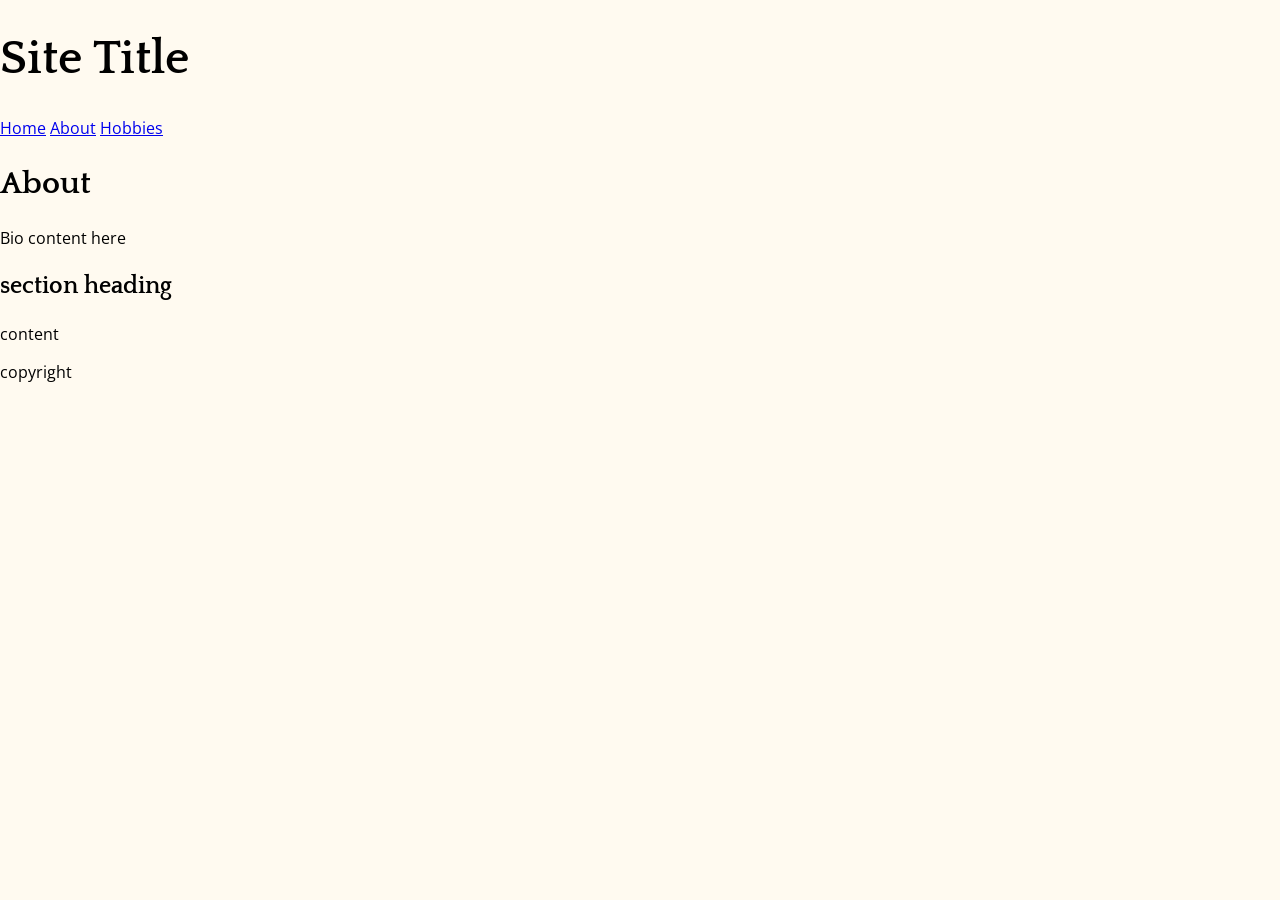
==== about.html @ 9d58e24a "pushing skeleton for bioSite, 3html & 1 css files" ====
<!--
    Eric Sengvanhpheng
    September 11, 2026
    CSD 340 Module 6.3

    bioSite about HTML
-->

<!DOCTYPE html>
<html lang="en">
<head>
    <meta charset="UTF-8">

    <title>About</title>

    <!-- Google fonts -->
    <link rel="preconnect" href="https://fonts.googleapis.com">
    <link rel="preconnect" href="https://fonts.gstatic.com" crossorigin>
    <link href="https://fonts.googleapis.com/css2?family=Open+Sans:ital,wght@0,300..800;1,300..800&family=Quattrocento:wght@400;700&display=swap" rel="stylesheet">

    <!-- site css -->
    <link rel="stylesheet" href="style.css">

</head>

<body>
<header>
    <h1>Site Title</h1>

    <nav>
        <a href="index.html">Home</a>
        <a href="about.html">About</a>
        <a href="hobbies.html">Hobbies</a>
    </nav>
</header>

<main>
    <h2>About</h2>
    <p>Bio content here</p>

    <div>
        <h3>section heading</h3>
        <p>content</p>
    </div>
</main>

<footer>
    <p>copyright</p>
</footer>

</body>
</html>
---- style.css ----
/*
    Eric Sengvanhpheng
    September 11, 2026
    CSD 340 Module 6.3

    bioSite css styling
*/

/* main page */
body {
    margin: 0;
    background-color: floralwhite;
    color: black;
    font-family: "Open Sans", sans-serif;
    font-size: 16px;
}

h1,
h2,
h3 {
    font-family: "Quattrocento", serif;
    font-weight: bold;
}

h1 {
    font-size: 48px;
}

h2 {
    font-size: 32px;
}

h3 {
    font-size: 24px;
}
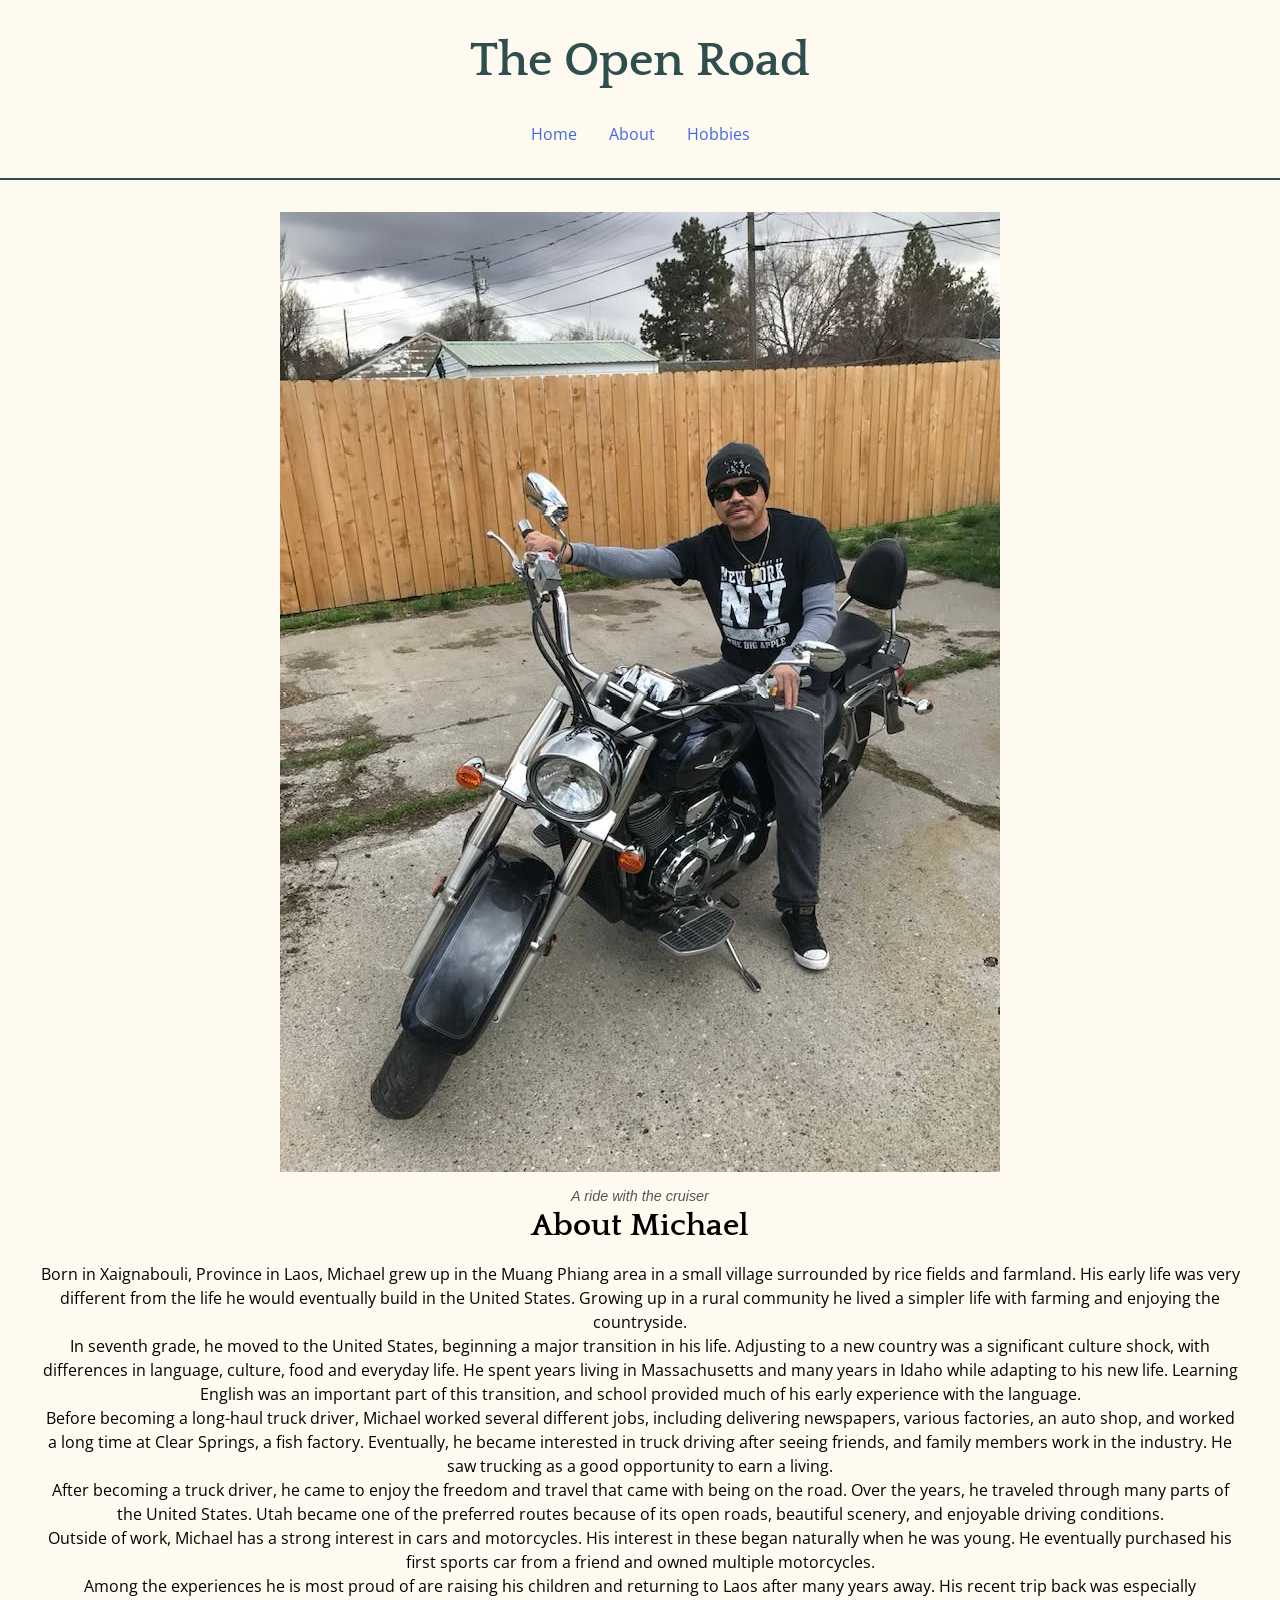
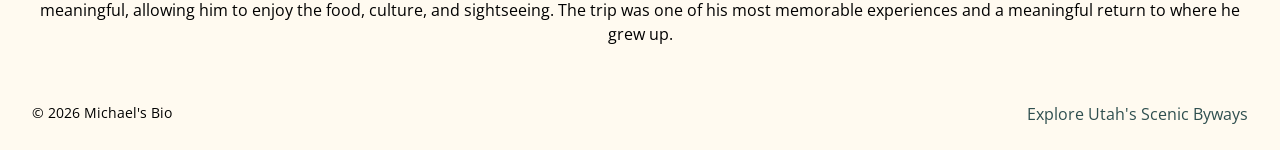
==== commit a522ed33: "push all updated html and css files" ====
--- a/about.html
+++ b/about.html
@@ -24,8 +24,9 @@
 </head>
 
 <body>
+<!-- shared header organism -->
 <header>
-    <h1>Site Title</h1>
+    <h1>The Open Road</h1>
 
     <nav>
         <a href="index.html">Home</a>
@@ -33,19 +34,64 @@
         <a href="hobbies.html">Hobbies</a>
     </nav>
 </header>
+<!-- main content -->
+<main>
+    <!-- top image with caption -->
+    <figure>
+        <img src="img/bike_2.jpg" alt="Michael on his motorcycle">
+        <figcaption>A ride with the cruiser</figcaption>
+    </figure>
+    <!-- name heading -->
+    <h2>About Michael</h2>
+    <p> Born in Xaignabouli, Province in Laos, Michael grew up in the Muang Phiang area in a small
+        village surrounded by rice fields and farmland. His early life was very different from the life
+        he would eventually build in the United States. Growing up in a rural community he lived a
+        simpler life with farming and enjoying the countryside.
+    </p>
 
-<main>
-    <h2>About</h2>
-    <p>Bio content here</p>
+    <p>
+        In seventh grade, he moved to the United States, beginning a major transition in his life.
+        Adjusting to a new country was a significant culture shock, with differences in language,
+        culture, food and everyday life. He spent years living in Massachusetts and many years in
+        Idaho while adapting to his new life. Learning English was an important part of this
+        transition, and school provided much of his early experience with the language.
+    <p/>
 
-    <div>
-        <h3>section heading</h3>
-        <p>content</p>
-    </div>
+    <p>
+        Before becoming a long-haul truck driver, Michael worked several different jobs, including
+        delivering newspapers, various factories, an auto shop, and worked a long time at Clear
+        Springs, a fish factory. Eventually, he became interested in truck driving after seeing
+        friends, and family members work in the industry. He saw trucking as a good opportunity to
+        earn a living.
+    </p>
+
+    <p>
+        After becoming a truck driver, he came to enjoy the freedom and travel that came with
+        being on the road. Over the years, he traveled through many parts of the United States.
+        Utah became one of the preferred routes because of its open roads, beautiful scenery, and
+        enjoyable driving conditions.
+    </p>
+
+    <p>
+        Outside of work, Michael has a strong interest in cars and motorcycles. His interest in
+        these began naturally when he was young. He eventually purchased his first sports car
+        from a friend and owned multiple motorcycles.
+    </p>
+
+    <p>
+        Among the experiences he is most proud of are raising his children and returning to Laos
+        after many years away. His recent trip back was especially meaningful, allowing him to
+        enjoy the food, culture, and sightseeing. The trip was one of his most memorable
+        experiences and a meaningful return to where he grew up.
+    </p>
+
 </main>
 
+<!-- shared footer organism -->
 <footer>
-    <p>copyright</p>
+    <p>&copy; 2026 Michael's Bio</p>
+    <!-- anchor tag, open link in new tab with security guards -->
+    <a href="https://www.visitutah.com/" target="_blank" rel="noopener noreferrer">Explore Utah's Scenic Byways</a>
 </footer>
 
 </body>
--- a/style.css
+++ b/style.css
@@ -6,20 +6,75 @@
     bioSite css styling
 */
 
-/* main page */
+/* global / reset styles */
+* {
+    box-sizing: border-box;
+    margin: 0;
+    padding: 0;
+}
+
+/* global defaults */
 body {
     margin: 0;
     background-color: floralwhite;
     color: black;
     font-family: "Open Sans", sans-serif;
     font-size: 16px;
+    font-weight: 400;
+    line-height: 1.5;   /* space between lines of text */
+    display: flex;  /* turns element into flexbox container */
+    flex-direction: column; /* stacks 3 main pieces vertically */
+    min-height: 100vh;  /* forces page to stretch until fills height of screen */
 }
 
-h1,
-h2,
-h3 {
+/* global for images */
+img {
+    max-width: 100%;    /* never grow larger than box it's sitting in */
+    height: auto;   /* keep original proportions of image, so doesn't look stretched/ squish */
+}
+
+.hero {
+    width: 100%;
+    margin: 0 auto 3rem auto; /* centers box, gives room below */
+}
+
+.hero img {
+    width: 100%;
+    box-shadow: 0 10px 30px rgba(0, 0, 0, 0.05); /* adds floating shadow */
+}
+
+.hero figure {
+    margin-bottom: 1.5rem;
+}
+
+.hero p {
+    line-height: 1.6;
+    max-width: 700px;
+    margin: 0 auto;
+}
+
+figcaption {
+    font-size: 0.9rem;
+    font-style: italic;
+    color: #555555;
+    margin-top: 0.5rem;
+}
+
+main {
+    flex: 1;
+    max-width: 1200px;
+    width: 95%;
+    margin: 2rem auto; /* add space above and below <main> */
+    text-align: center;
+}
+
+
+/* typography */
+h1, h2, h3 {
     font-family: "Quattrocento", serif;
-    font-weight: bold;
+    font-weight: 700;   /* use numbers since google fonts specified */
+    line-height: 1.2;
+    margin-bottom: 1rem;
 }
 
 h1 {
@@ -34,3 +89,80 @@
     font-size: 24px;
 }
 
+/* shared header organism */
+header {
+    background-color: floralwhite;
+    text-align: center;
+    border-bottom: 2px solid darkslategray;
+    padding: 2rem 0;
+}
+
+header h1 {
+    color: darkslategray;
+    margin-bottom: 2rem;
+}
+
+header nav {
+    display: flex;
+    justify-content: center;    /* pushes whole row to middle of bar */
+    gap: 2rem;    /* auto adds even spacing between each link */
+}
+
+header nav a:hover {
+    text-decoration: underline;
+}
+
+/* link accent */
+a {
+    font-family: 'Open Sans', sans-serif;
+    font-size: 16px;
+    color: #4169e1; /* RoyalBlue */
+    text-decoration: none;
+    transition: color 0.2s ease;
+}
+
+/* link hover */
+a:hover {
+    color: #483d8b; /* DarkSlateBlue */
+    text-decoration: underline;
+}
+
+/* 3-card grid (home and hobbies pages) */
+.card-grid {
+    display: grid;
+    grid-template-columns: repeat(2, 1fr); /* gives each card a size range */
+    gap: 2rem;
+    margin-top: 2rem;
+}
+/* finds first figure makes it span 2 columns */
+.card-grid figure:first-child {
+    grid-column: span 2;
+}
+
+.card-grid figure {
+    display: flex;
+    flex-direction: column;
+    justify-content: flex-start;
+}
+
+.card-grid img {
+    width: 100%;
+}
+
+footer {
+    display: flex;
+    justify-content: space-between;
+    align-items: center;
+    padding: 1.5rem 2rem;
+    font-size: 0.85rem;
+}
+
+footer a {
+    color: darkslategray;
+    text-decoration: none;
+    transition: color 0.2s ease, text-decoration 0.2s ease;
+}
+
+footer a:hover {
+    text-decoration: underline;
+}
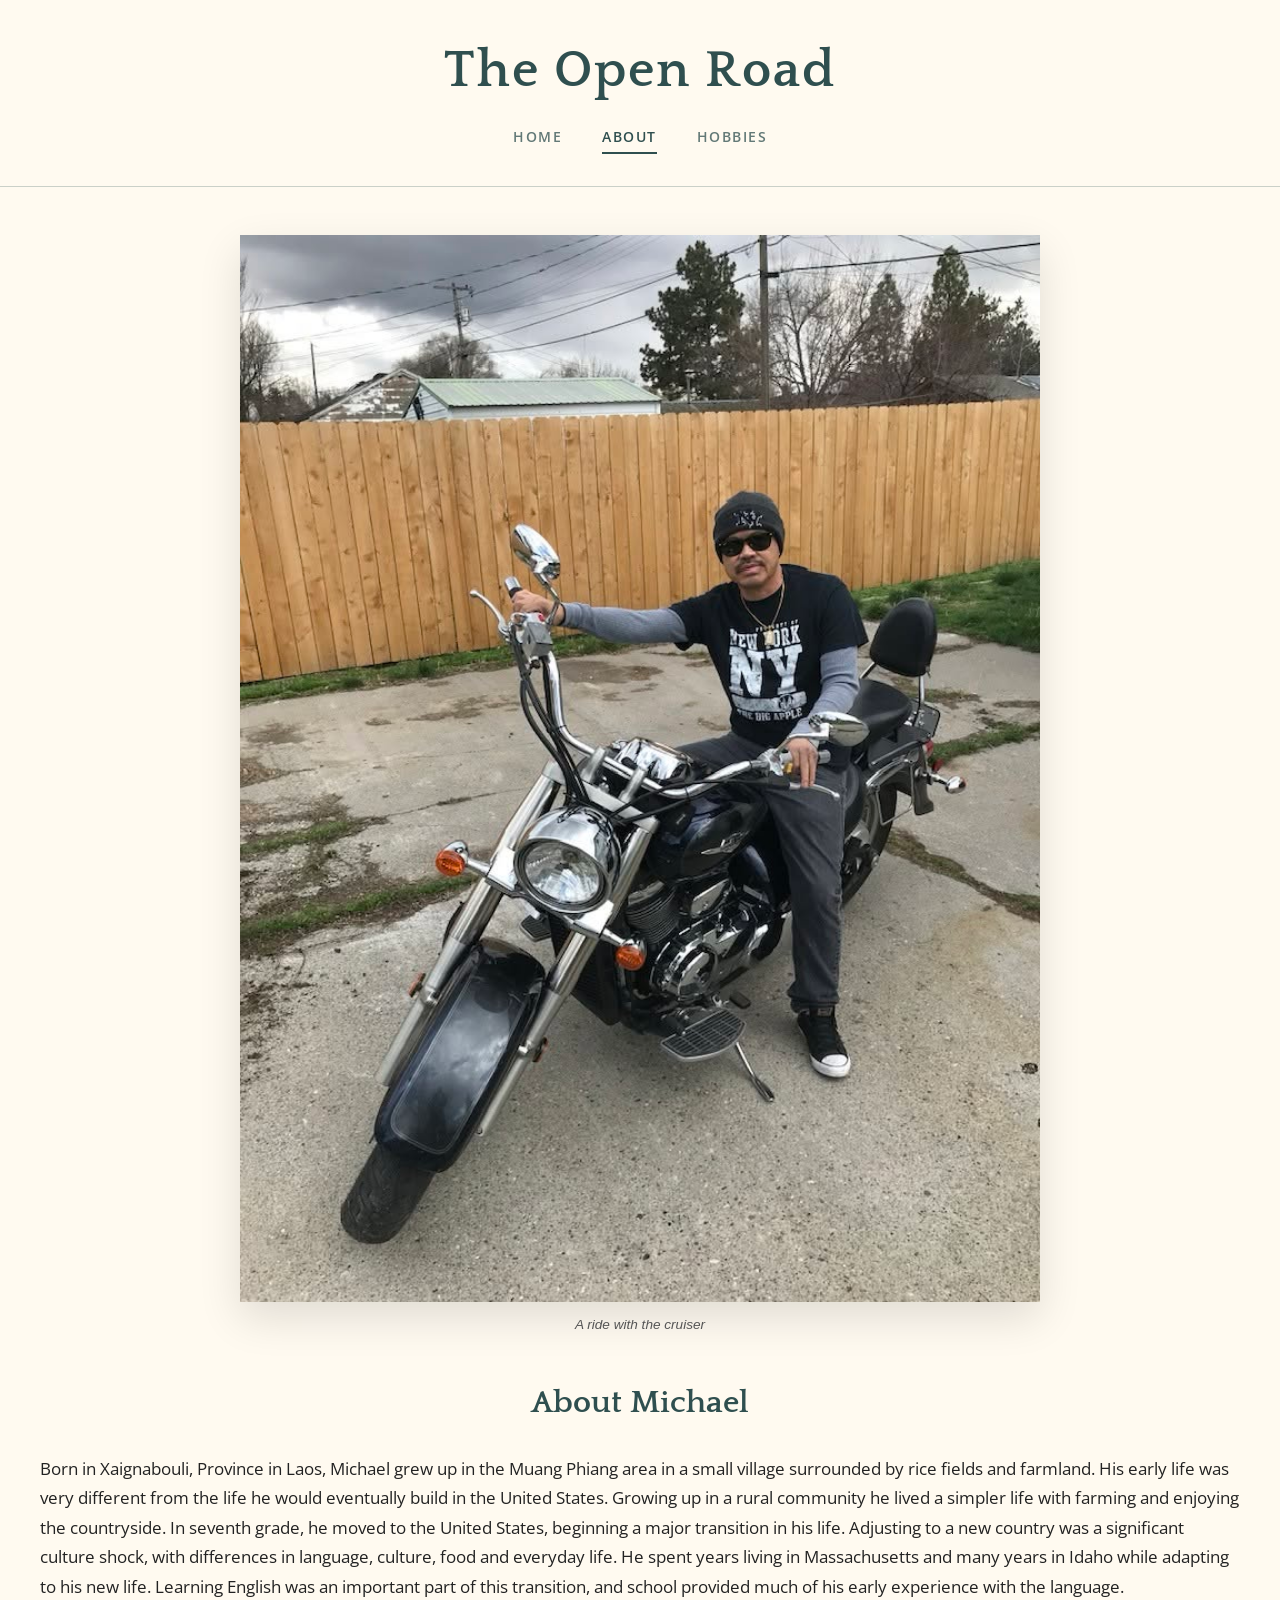
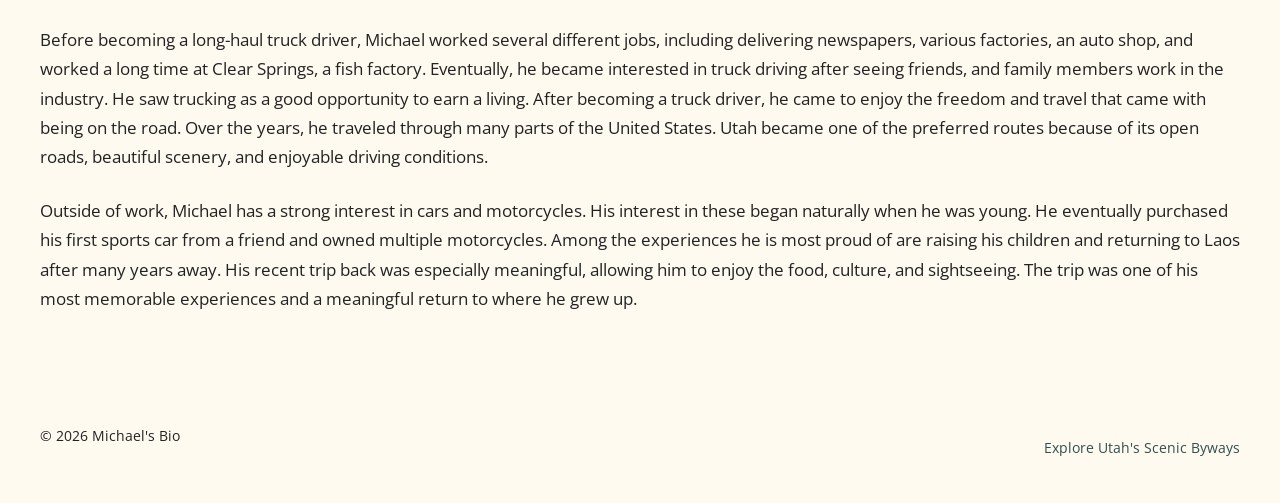
==== commit 8a4f7005: "pushing updated bioSite files" ====
--- a/about.html
+++ b/about.html
@@ -30,61 +30,58 @@
 
     <nav>
         <a href="index.html">Home</a>
-        <a href="about.html">About</a>
+        <a href="about.html" class="current">About</a>
         <a href="hobbies.html">Hobbies</a>
     </nav>
 </header>
 <!-- main content -->
 <main>
-    <!-- top image with caption -->
-    <figure>
-        <img src="img/bike_2.jpg" alt="Michael on his motorcycle">
-        <figcaption>A ride with the cruiser</figcaption>
-    </figure>
-    <!-- name heading -->
-    <h2>About Michael</h2>
-    <p> Born in Xaignabouli, Province in Laos, Michael grew up in the Muang Phiang area in a small
+    <article class="about-content">
+        <!-- top image with caption -->
+        <figure>
+            <img src="img/bike_2.jpg" alt="Michael on his motorcycle">
+            <figcaption>A ride with the cruiser</figcaption>
+        </figure>
+        <!-- name heading -->
+        <h2>About Michael</h2>
+
+        <p>
+        Born in Xaignabouli, Province in Laos, Michael grew up in the Muang Phiang area in a small
         village surrounded by rice fields and farmland. His early life was very different from the life
         he would eventually build in the United States. Growing up in a rural community he lived a
         simpler life with farming and enjoying the countryside.
-    </p>
 
-    <p>
         In seventh grade, he moved to the United States, beginning a major transition in his life.
         Adjusting to a new country was a significant culture shock, with differences in language,
         culture, food and everyday life. He spent years living in Massachusetts and many years in
         Idaho while adapting to his new life. Learning English was an important part of this
         transition, and school provided much of his early experience with the language.
-    <p/>
+        </p>
 
-    <p>
+        <p>
         Before becoming a long-haul truck driver, Michael worked several different jobs, including
         delivering newspapers, various factories, an auto shop, and worked a long time at Clear
         Springs, a fish factory. Eventually, he became interested in truck driving after seeing
         friends, and family members work in the industry. He saw trucking as a good opportunity to
         earn a living.
-    </p>
 
-    <p>
         After becoming a truck driver, he came to enjoy the freedom and travel that came with
         being on the road. Over the years, he traveled through many parts of the United States.
         Utah became one of the preferred routes because of its open roads, beautiful scenery, and
         enjoyable driving conditions.
-    </p>
+        </p>
 
-    <p>
+        <p>
         Outside of work, Michael has a strong interest in cars and motorcycles. His interest in
         these began naturally when he was young. He eventually purchased his first sports car
         from a friend and owned multiple motorcycles.
-    </p>
 
-    <p>
         Among the experiences he is most proud of are raising his children and returning to Laos
         after many years away. His recent trip back was especially meaningful, allowing him to
         enjoy the food, culture, and sightseeing. The trip was one of his most memorable
         experiences and a meaningful return to where he grew up.
-    </p>
-
+        </p>
+    </article>
 </main>
 
 <!-- shared footer organism -->
--- a/style.css
+++ b/style.css
@@ -3,7 +3,7 @@
     September 11, 2026
     CSD 340 Module 6.3
 
-    bioSite css styling
+    bioSite css styling - shared stylesheet
 */
 
 /* global / reset styles */
@@ -17,11 +17,11 @@
 body {
     margin: 0;
     background-color: floralwhite;
-    color: black;
+    color: #111111;
     font-family: "Open Sans", sans-serif;
     font-size: 16px;
     font-weight: 400;
-    line-height: 1.5;   /* space between lines of text */
+    line-height: 1.6;   /* space between lines of text */
     display: flex;  /* turns element into flexbox container */
     flex-direction: column; /* stacks 3 main pieces vertically */
     min-height: 100vh;  /* forces page to stretch until fills height of screen */
@@ -31,16 +31,18 @@
 img {
     max-width: 100%;    /* never grow larger than box it's sitting in */
     height: auto;   /* keep original proportions of image, so doesn't look stretched/ squish */
-}
-
+    display: block;
+}
+
+/* --- hero section --- */
 .hero {
     width: 100%;
-    margin: 0 auto 3rem auto; /* centers box, gives room below */
+    margin-bottom: 4rem;
 }
 
 .hero img {
     width: 100%;
-    box-shadow: 0 10px 30px rgba(0, 0, 0, 0.05); /* adds floating shadow */
+    box-shadow: 0 16px 40px rgba(0, 0, 0, 0.12); /* adds floating shadow */
 }
 
 .hero figure {
@@ -51,71 +53,95 @@
     line-height: 1.6;
     max-width: 700px;
     margin: 0 auto;
-}
-
+    text-align: left;
+}
+/* captions */
 figcaption {
-    font-size: 0.9rem;
+    font-size: 0.85rem;
     font-style: italic;
     color: #555555;
-    margin-top: 0.5rem;
-}
-
+    margin-top: 0.75rem;
+}
+
+/* --- universal main boundary -- */
 main {
     flex: 1;
     max-width: 1200px;
     width: 95%;
-    margin: 2rem auto; /* add space above and below <main> */
-    text-align: center;
-}
-
+    margin: 3rem auto; /* add space above and below <main> */
+    text-align: center;
+}
+
+main p,
+.about-content p,
+.hobbies-grid figure p {
+    font-size: 1.05rem;
+    line-height: 1.75;
+    color: #222222;
+    text-align: left;
+}
 
 /* typography */
 h1, h2, h3 {
     font-family: "Quattrocento", serif;
     font-weight: 700;   /* use numbers since google fonts specified */
+    color: darkslategray;
     line-height: 1.2;
     margin-bottom: 1rem;
 }
 
-h1 {
-    font-size: 48px;
-}
-
-h2 {
-    font-size: 32px;
-}
-
-h3 {
-    font-size: 24px;
+h1 { font-size: 52px; }
+h2 { font-size: 32px; }
+h3 { font-size: 24px; }
+
+p {
+    line-height: 1.6;
+    color: #222222;
+    margin-bottom: 1.5rem;
 }
 
 /* shared header organism */
 header {
     background-color: floralwhite;
     text-align: center;
+    border-bottom: 1px solid rgba(47, 79, 79, 0.25) ;
+    padding: 2.5rem 1rem 2rem 1rem; /* slightly less padding on bottom links anchor to line */
+}
+
+header h1 {
+    margin-bottom: 1.5rem;
+    letter-spacing: 2px;
+}
+
+header nav {
+    display: flex;
+    justify-content: center;    /* pushes whole row to middle of bar */
+    gap: 2.5rem;    /* auto adds even spacing between each link */
+}
+
+/* header nav a ------ */
+header nav a {
+    font-size: 0.85rem;
+    font-weight: 600;
+    text-transform: uppercase;
+    color: darkslategray;
+    text-decoration: none;
+    letter-spacing: 1.5px;
+    opacity: 0.75; /* resting state is soft */
+    transition: opacity 0.2s ease, border-color 0.2s ease;
+    padding-bottom: 4px;
+    border-bottom: 2px solid transparent; /* placeholder for clean hover underline */
+}
+
+header nav a:hover,
+header nav a.current {
+    opacity: 1;
     border-bottom: 2px solid darkslategray;
-    padding: 2rem 0;
-}
-
-header h1 {
-    color: darkslategray;
-    margin-bottom: 2rem;
-}
-
-header nav {
-    display: flex;
-    justify-content: center;    /* pushes whole row to middle of bar */
-    gap: 2rem;    /* auto adds even spacing between each link */
-}
-
-header nav a:hover {
-    text-decoration: underline;
-}
-
-/* link accent */
+    text-decoration: none;
+}
+
+/* global link accent */
 a {
-    font-family: 'Open Sans', sans-serif;
-    font-size: 16px;
     color: #4169e1; /* RoyalBlue */
     text-decoration: none;
     transition: color 0.2s ease;
@@ -134,11 +160,19 @@
     gap: 2rem;
     margin-top: 2rem;
 }
-/* finds first figure makes it span 2 columns */
+/* finds first card figure, makes it span 2 columns */
 .card-grid figure:first-child {
     grid-column: span 2;
 }
 
+.card-grid figure:first-child img {
+    width: 100%;
+    aspect-ratio: 16 / 9;
+    object-fit: cover;
+    object-position: center 20%;
+    box-shadow: 0 8px 24px rgba(0, 0, 0, 0.1);
+}
+
 .card-grid figure {
     display: flex;
     flex-direction: column;
@@ -147,22 +181,120 @@
 
 .card-grid img {
     width: 100%;
-}
-
+    aspect-ratio: 4 / 3; /* create matching rectangle cards */
+    object-fit: cover;
+    box-shadow: 0 8px 24px rgba(0, 0, 0, 0.1);
+}
+
+.card-grid figure p {
+    margin-top: 1rem;
+    text-align: left;
+}
+
+/* --- featured route & banner --- */
+.highlight-banner {
+    margin-top: 4.5rem;
+    padding-top: 3rem; /* room inside before the text */
+    border-top: 1px solid rgba(47, 79, 79, 0.18) ; /* very faint, barely boundary */
+    text-align: center;
+}
+
+.highlight-banner h3 {
+    font-size: 22px;
+    letter-spacing: 0.5px;
+    margin-bottom: 0.5rem;
+}
+
+.highlight-banner p {
+    font-size: 0.95rem;
+    max-width: 600px;
+    margin: 0 auto 1.5rem auto;
+    text-align: center;
+    color: #222222;
+}
+
+.highlight-banner .banner-btn {
+    display: inline-block;
+    padding: 0.6rem 1.4rem;
+    background: darkslategray;
+    color: floralwhite;
+    font-weight: 600;
+    text-decoration: none;
+    letter-spacing: 0.5px;
+    transition: background-color 0.2s ease, transform 0.15s ease;
+}
+
+.highlight-banner .banner-btn:hover {
+    background-color: #1a2f2f;
+    transform: translateY(-2px);
+    text-decoration: none;
+}
+
+/* about page styling */
+.about-content {
+    width: 100%;
+}
+
+.about-content figure {
+    max-width: 800px;
+    margin: 0 auto 3rem auto; /* centers picture block and adds breathing room before h2 */
+    text-align: center; /* keeps just the caption center */
+}
+
+.about-content figure img {
+    width: 100%;
+    box-shadow: 0 16px 40px rgba(0, 0, 0, 0.12);
+}
+
+.about-content h2 {
+    text-align: center;
+    margin-bottom: 2rem;
+}
+
+/* --- hobbies page styling --- */
+.hobbies-grid {
+    display: flex;
+    flex-direction: column;
+    max-width: 800px;
+    gap: 3.5rem;
+    margin: 2.5rem auto 0;
+}
+
+.hobbies-grid figure {
+    display: flex;
+    flex-direction: column;
+    align-items: center;
+    width: 100%;
+}
+
+.hobbies-grid figure img {
+    max-width: 100%;
+    height: auto;
+    box-shadow: 0 16px 40px rgba(0, 0, 0, 0.12);
+}
+
+.hobbies-grid figure p {
+    margin-top: 0.75rem;
+    width: 100%;
+}
+/* --- shared footer organism --- */
 footer {
-    display: flex;
+    width: 100%;
+    display: flex;
+    max-width: 1200px;
+    margin: 0 auto;
     justify-content: space-between;
     align-items: center;
-    padding: 1.5rem 2rem;
+    padding: 2.5rem 0 2rem;
     font-size: 0.85rem;
 }
 
 footer a {
     color: darkslategray;
-    text-decoration: none;
-    transition: color 0.2s ease, text-decoration 0.2s ease;
+    transition: opacity 0.2s ease;
 }
 
 footer a:hover {
+    opacity: 0.7;
     text-decoration: underline;
 }
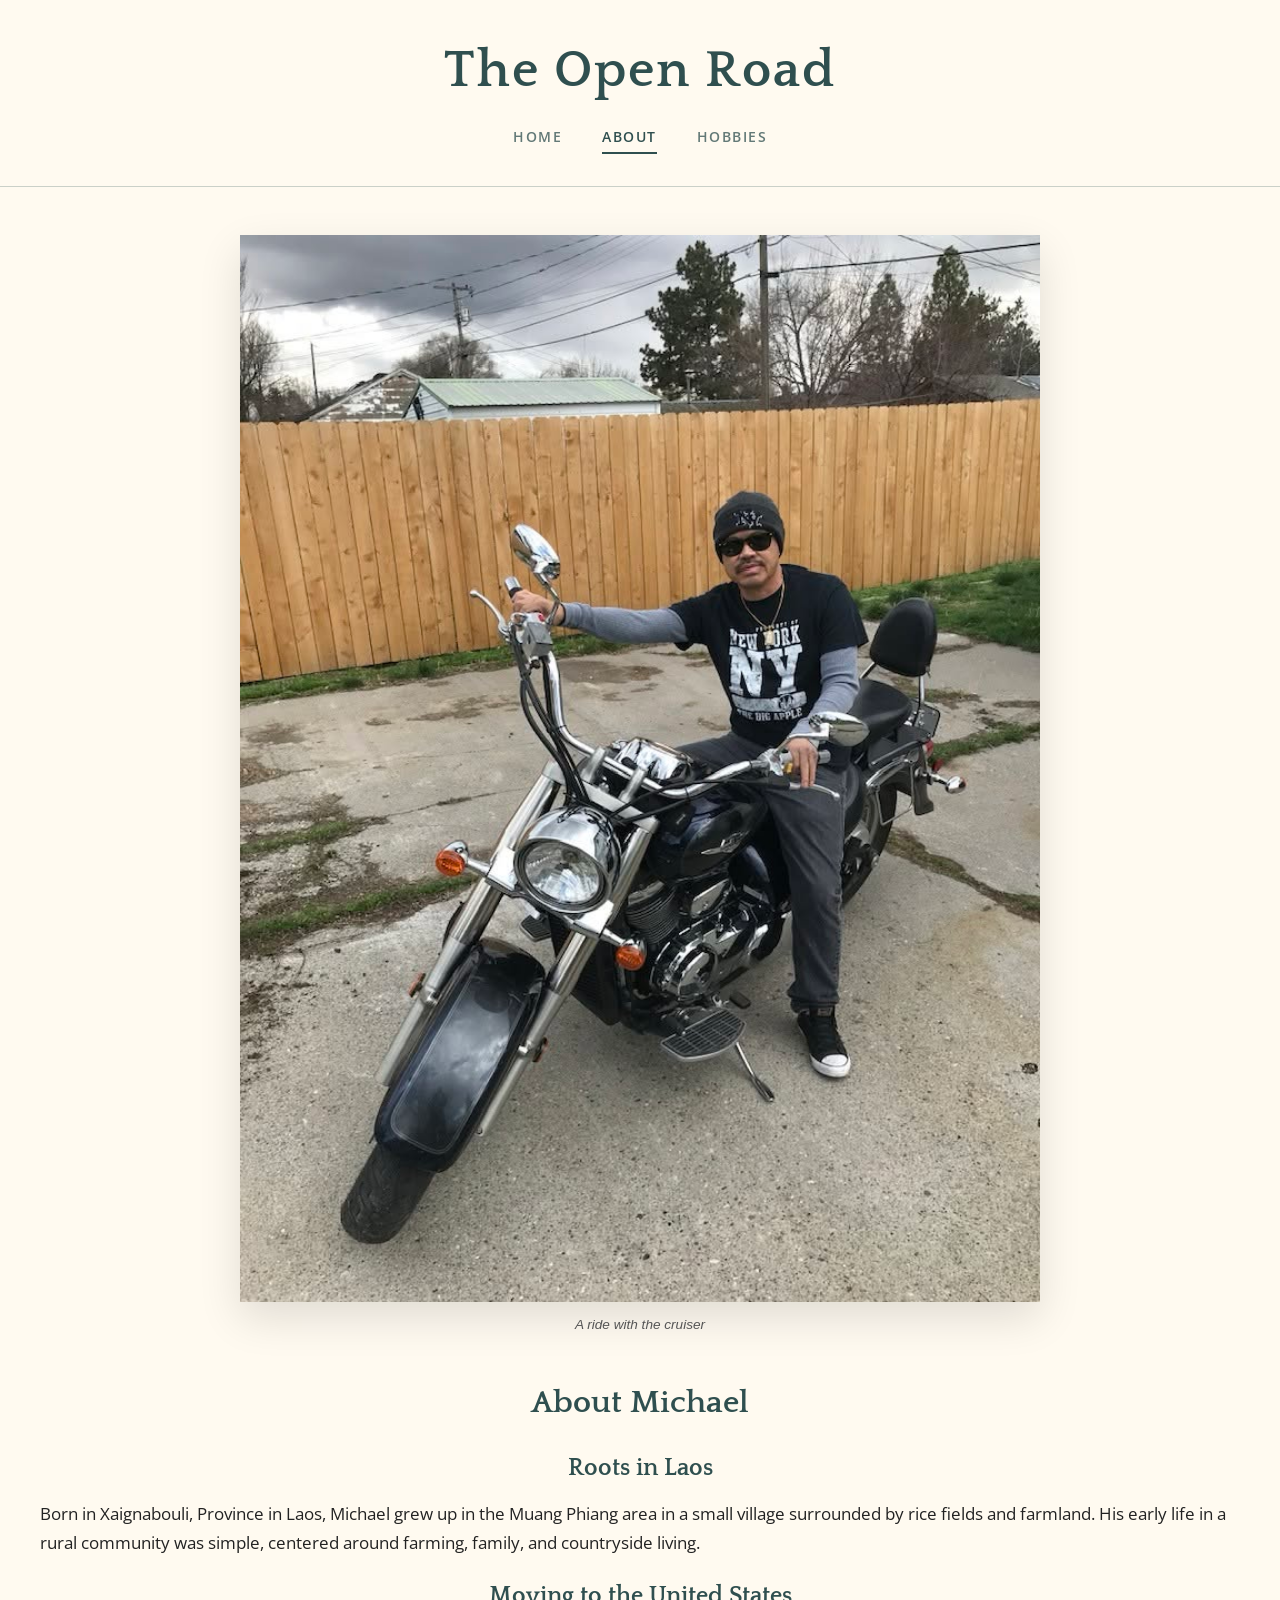
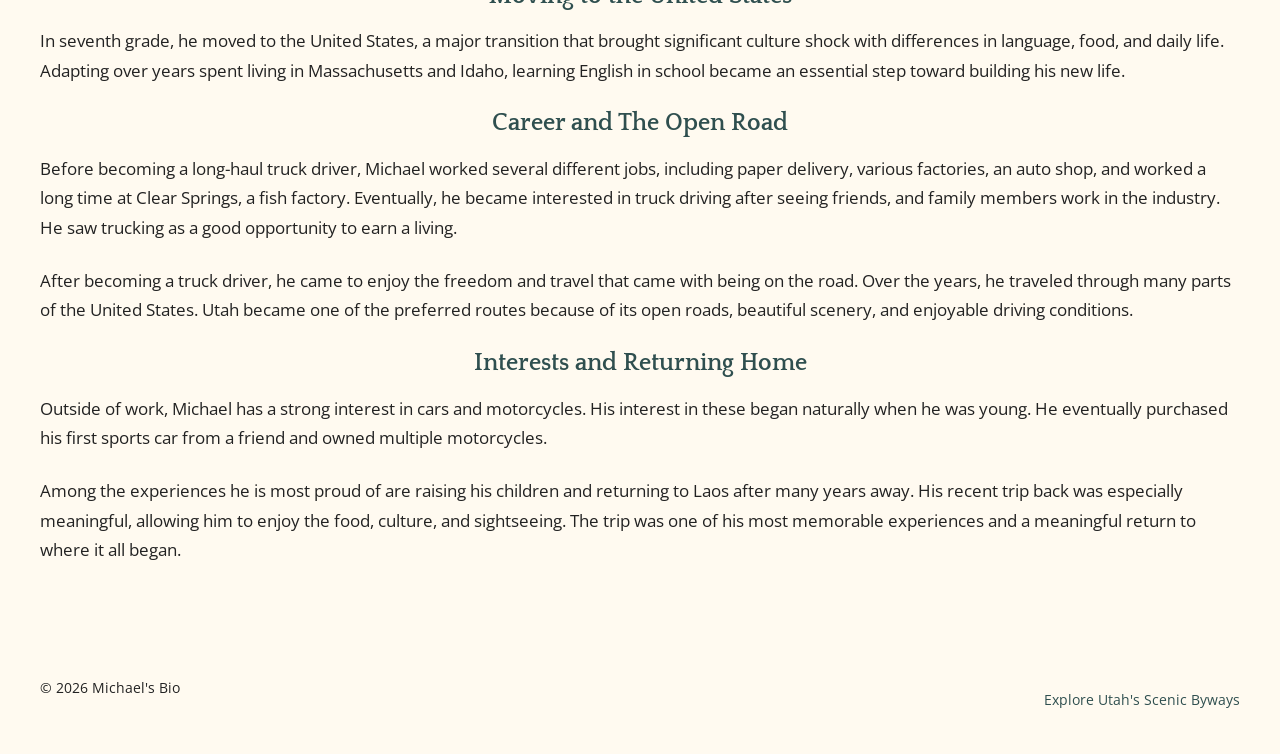
==== commit 92165ee4: "push small update to files" ====
--- a/about.html
+++ b/about.html
@@ -45,42 +45,56 @@
         <!-- name heading -->
         <h2>About Michael</h2>
 
-        <p>
-        Born in Xaignabouli, Province in Laos, Michael grew up in the Muang Phiang area in a small
-        village surrounded by rice fields and farmland. His early life was very different from the life
-        he would eventually build in the United States. Growing up in a rural community he lived a
-        simpler life with farming and enjoying the countryside.
+        <section class="about-block">
+            <h3>Roots in Laos</h3>
+            <p>
+                Born in Xaignabouli, Province in Laos, Michael grew up in the Muang Phiang area in a small
+                village surrounded by rice fields and farmland. His early life in a rural community was simple,
+                centered around farming, family, and countryside living.
+            </p>
+        </section>
 
-        In seventh grade, he moved to the United States, beginning a major transition in his life.
-        Adjusting to a new country was a significant culture shock, with differences in language,
-        culture, food and everyday life. He spent years living in Massachusetts and many years in
-        Idaho while adapting to his new life. Learning English was an important part of this
-        transition, and school provided much of his early experience with the language.
-        </p>
+        <section class="about-block">
+            <h3>Moving to the United States</h3>
+            <p>
+                In seventh grade, he moved to the United States, a major transition that brought significant culture shock
+                with differences in language, food, and daily life. Adapting over years spent living in Massachusetts
+                and Idaho, learning English in school became an essential step toward building his new life.
+            </p>
+        </section>
 
-        <p>
-        Before becoming a long-haul truck driver, Michael worked several different jobs, including
-        delivering newspapers, various factories, an auto shop, and worked a long time at Clear
-        Springs, a fish factory. Eventually, he became interested in truck driving after seeing
-        friends, and family members work in the industry. He saw trucking as a good opportunity to
-        earn a living.
+        <section class="about-block">
+            <h3>Career and The Open Road</h3>
+            <p>
+                Before becoming a long-haul truck driver, Michael worked several different jobs, including paper delivery,
+                various factories, an auto shop, and worked a long time at Clear
+                Springs, a fish factory. Eventually, he became interested in truck driving after seeing
+                friends, and family members work in the industry. He saw trucking as a good opportunity to
+                earn a living.
+            </p>
 
-        After becoming a truck driver, he came to enjoy the freedom and travel that came with
-        being on the road. Over the years, he traveled through many parts of the United States.
-        Utah became one of the preferred routes because of its open roads, beautiful scenery, and
-        enjoyable driving conditions.
-        </p>
+            <p>
+                After becoming a truck driver, he came to enjoy the freedom and travel that came with
+                being on the road. Over the years, he traveled through many parts of the United States.
+                Utah became one of the preferred routes because of its open roads, beautiful scenery, and
+                enjoyable driving conditions.
+            </p>
+        </section>
 
-        <p>
-        Outside of work, Michael has a strong interest in cars and motorcycles. His interest in
-        these began naturally when he was young. He eventually purchased his first sports car
-        from a friend and owned multiple motorcycles.
-
-        Among the experiences he is most proud of are raising his children and returning to Laos
-        after many years away. His recent trip back was especially meaningful, allowing him to
-        enjoy the food, culture, and sightseeing. The trip was one of his most memorable
-        experiences and a meaningful return to where he grew up.
-        </p>
+        <section class="about-block">
+            <h3>Interests and Returning Home</h3>
+            <p>
+                Outside of work, Michael has a strong interest in cars and motorcycles. His interest in
+                these began naturally when he was young. He eventually purchased his first sports car
+                from a friend and owned multiple motorcycles.
+            </p>
+            <p>
+                Among the experiences he is most proud of are raising his children and returning to Laos
+                after many years away. His recent trip back was especially meaningful, allowing him to
+                enjoy the food, culture, and sightseeing. The trip was one of his most memorable
+                experiences and a meaningful return to where it all began.
+            </p>
+        </section>
     </article>
 </main>
 
--- a/style.css
+++ b/style.css
@@ -3,7 +3,7 @@
     September 11, 2026
     CSD 340 Module 6.3
 
-    bioSite css styling - shared stylesheet
+    bioSite css styling -  master shared stylesheet
 */
 
 /* global / reset styles */
@@ -15,7 +15,6 @@
 
 /* global defaults */
 body {
-    margin: 0;
     background-color: floralwhite;
     color: #111111;
     font-family: "Open Sans", sans-serif;
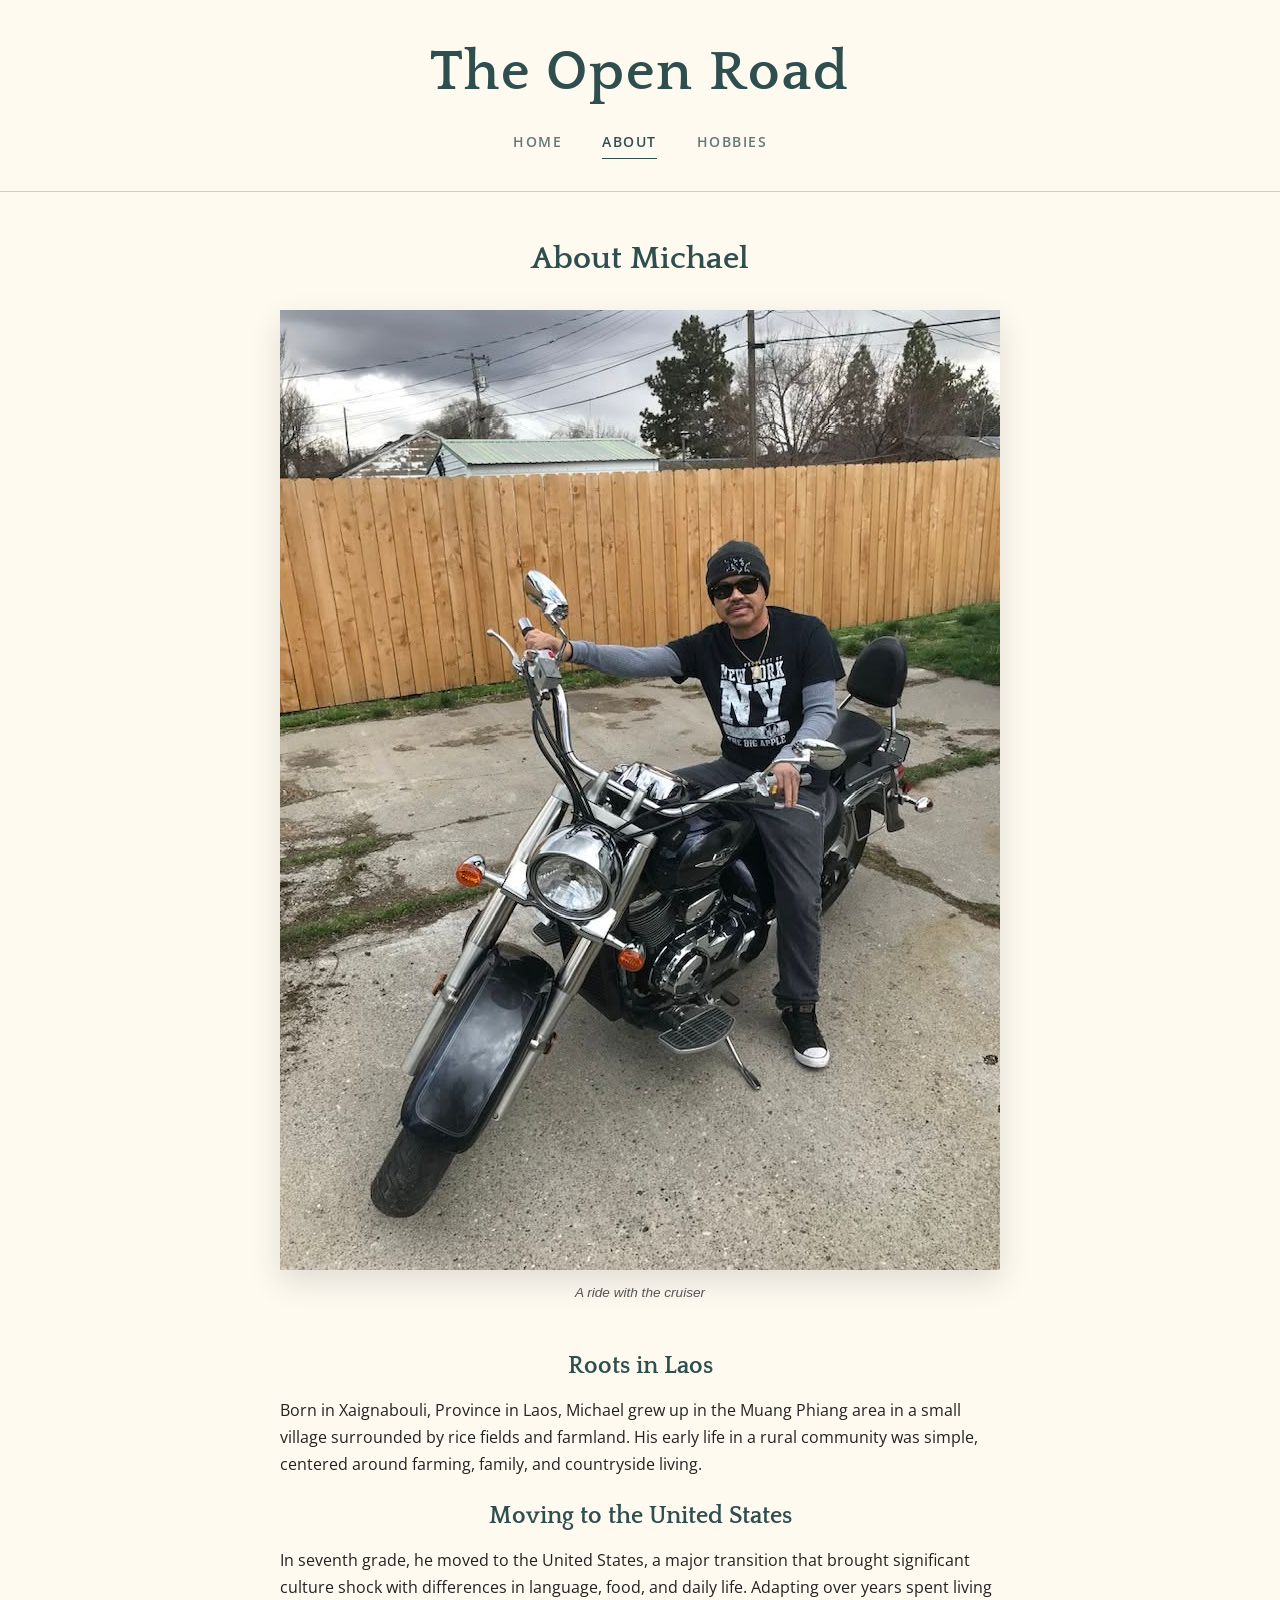
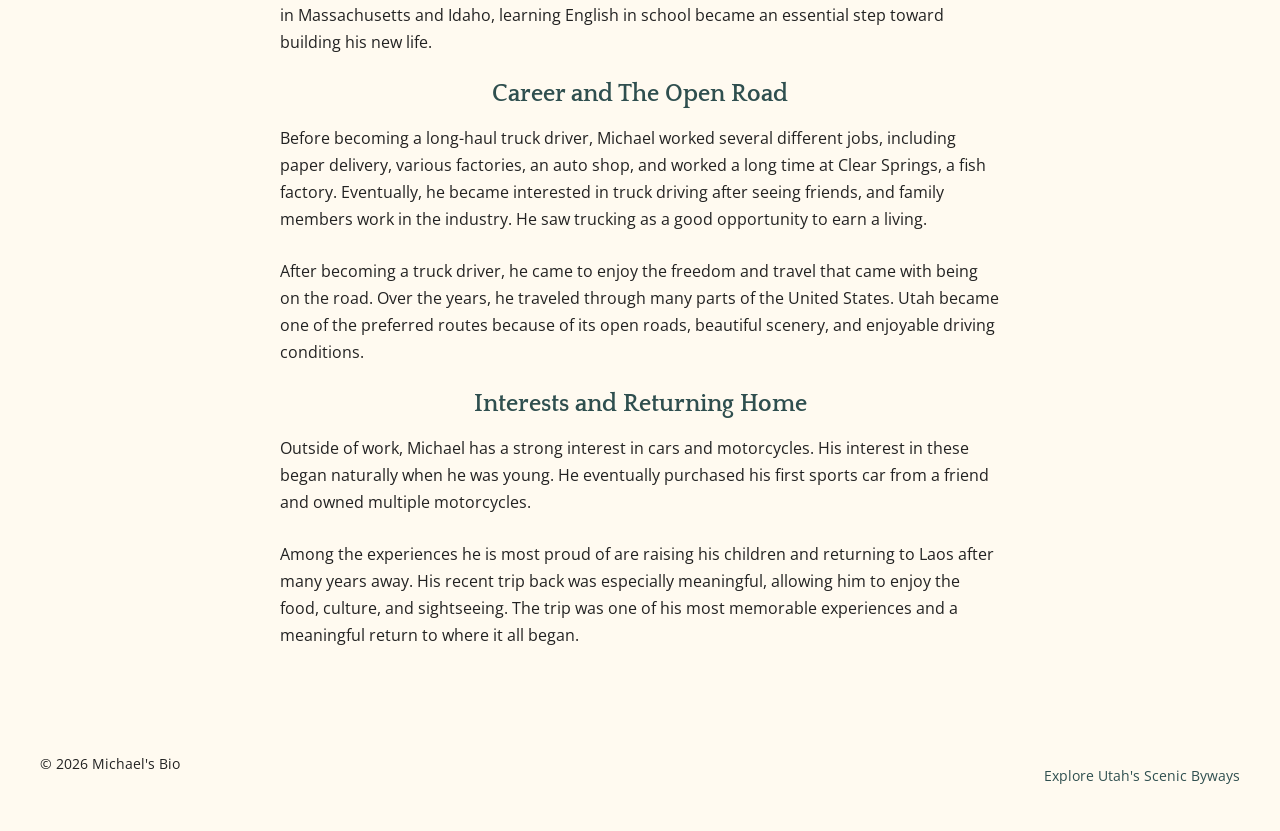
==== commit e19fb098: "updates to files" ====
--- a/about.html
+++ b/about.html
@@ -11,7 +11,7 @@
 <head>
     <meta charset="UTF-8">
 
-    <title>About</title>
+    <title>About Page</title>
 
     <!-- Google fonts -->
     <link rel="preconnect" href="https://fonts.googleapis.com">
@@ -37,13 +37,14 @@
 <!-- main content -->
 <main>
     <article class="about-content">
+        <!-- name heading -->
+        <h2>About Michael</h2>
         <!-- top image with caption -->
         <figure>
             <img src="img/bike_2.jpg" alt="Michael on his motorcycle">
             <figcaption>A ride with the cruiser</figcaption>
         </figure>
-        <!-- name heading -->
-        <h2>About Michael</h2>
+
 
         <section class="about-block">
             <h3>Roots in Laos</h3>
--- a/style.css
+++ b/style.css
@@ -41,7 +41,8 @@
 
 .hero img {
     width: 100%;
-    box-shadow: 0 16px 40px rgba(0, 0, 0, 0.12); /* adds floating shadow */
+    border-radius: 0;
+    box-shadow: 0 12px 30px rgba(0, 0, 0, 0.12); /* adds floating shadow */
 }
 
 .hero figure {
@@ -49,9 +50,8 @@
 }
 
 .hero p {
-    line-height: 1.6;
-    max-width: 700px;
-    margin: 0 auto;
+    max-width: 100%;
+    margin: 1.5rem 0 0 0;
     text-align: left;
 }
 /* captions */
@@ -60,24 +60,25 @@
     font-style: italic;
     color: #555555;
     margin-top: 0.75rem;
-}
-
-/* --- universal main boundary -- */
+    text-align: center;
+}
+
+/* --- universal outer main boundary -- */
 main {
     flex: 1;
     max-width: 1200px;
     width: 95%;
     margin: 3rem auto; /* add space above and below <main> */
-    text-align: center;
 }
 
 main p,
 .about-content p,
 .hobbies-grid figure p {
-    font-size: 1.05rem;
-    line-height: 1.75;
+    max-width: 720px;
+    margin: 0 auto 1.5rem auto;
+    line-height: 1.7;
     color: #222222;
-    text-align: left;
+    text-align: left; /* left align inside their columns */
 }
 
 /* typography */
@@ -87,6 +88,7 @@
     color: darkslategray;
     line-height: 1.2;
     margin-bottom: 1rem;
+    text-align: center;
 }
 
 h1 { font-size: 52px; }
@@ -108,6 +110,7 @@
 }
 
 header h1 {
+    font-size: 56px;
     margin-bottom: 1.5rem;
     letter-spacing: 2px;
 }
@@ -135,11 +138,10 @@
 header nav a:hover,
 header nav a.current {
     opacity: 1;
-    border-bottom: 2px solid darkslategray;
-    text-decoration: none;
-}
-
-/* global link accent */
+    border-bottom: 1px solid darkslategray;
+}
+
+/* global link styles */
 a {
     color: #4169e1; /* RoyalBlue */
     text-decoration: none;
@@ -159,17 +161,17 @@
     gap: 2rem;
     margin-top: 2rem;
 }
+
 /* finds first card figure, makes it span 2 columns */
 .card-grid figure:first-child {
     grid-column: span 2;
 }
-
+/* featured top image of grid */
 .card-grid figure:first-child img {
     width: 100%;
-    aspect-ratio: 16 / 9;
-    object-fit: cover;
-    object-position: center 20%;
-    box-shadow: 0 8px 24px rgba(0, 0, 0, 0.1);
+    aspect-ratio: 21 / 9; /* wide banner like & */
+    object-fit: cover; /* --- check for effect */
+    object-position: center bottom; /* --- check for effect */
 }
 
 .card-grid figure {
@@ -177,17 +179,18 @@
     flex-direction: column;
     justify-content: flex-start;
 }
-
+/* general card images (bottom two) */
 .card-grid img {
     width: 100%;
-    aspect-ratio: 4 / 3; /* create matching rectangle cards */
+    aspect-ratio: 16 / 9; /* create matching rectangle cards */
     object-fit: cover;
-    box-shadow: 0 8px 24px rgba(0, 0, 0, 0.1);
+    object-position: center;
+    border-radius: 0;
 }
 
 .card-grid figure p {
     margin-top: 1rem;
-    text-align: left;
+    width: 100%;
 }
 
 /* --- featured route & banner --- */
@@ -196,6 +199,7 @@
     padding-top: 3rem; /* room inside before the text */
     border-top: 1px solid rgba(47, 79, 79, 0.18) ; /* very faint, barely boundary */
     text-align: center;
+    background: transparent;
 }
 
 .highlight-banner h3 {
@@ -209,7 +213,6 @@
     max-width: 600px;
     margin: 0 auto 1.5rem auto;
     text-align: center;
-    color: #222222;
 }
 
 .highlight-banner .banner-btn {
@@ -232,17 +235,24 @@
 /* about page styling */
 .about-content {
     width: 100%;
+    margin: 0 auto;
 }
 
 .about-content figure {
-    max-width: 800px;
+    max-width: 720px;
     margin: 0 auto 3rem auto; /* centers picture block and adds breathing room before h2 */
-    text-align: center; /* keeps just the caption center */
 }
 
 .about-content figure img {
     width: 100%;
-    box-shadow: 0 16px 40px rgba(0, 0, 0, 0.12);
+    height: auto;
+    display: block;
+    object-fit: contain;
+    box-shadow: 0 12px 30px rgba(0, 0, 0, 0.12);
+}
+
+.about-content p {
+    text-align: left;
 }
 
 .about-content h2 {
@@ -254,7 +264,7 @@
 .hobbies-grid {
     display: flex;
     flex-direction: column;
-    max-width: 800px;
+    max-width: 720px;
     gap: 3.5rem;
     margin: 2.5rem auto 0;
 }
@@ -269,12 +279,19 @@
 .hobbies-grid figure img {
     max-width: 100%;
     height: auto;
-    box-shadow: 0 16px 40px rgba(0, 0, 0, 0.12);
+    display: block;
+    box-shadow: 0 12px 30px rgba(0, 0, 0, 0.12);
+}
+
+.hobbies-grid figure figcaption {
+    margin-top: 0.75rem;
+    text-align: center;
 }
 
 .hobbies-grid figure p {
     margin-top: 0.75rem;
     width: 100%;
+    text-align: left;
 }
 /* --- shared footer organism --- */
 footer {
@@ -284,7 +301,7 @@
     margin: 0 auto;
     justify-content: space-between;
     align-items: center;
-    padding: 2.5rem 0 2rem;
+    padding: 2rem 0 2rem;
     font-size: 0.85rem;
 }
 
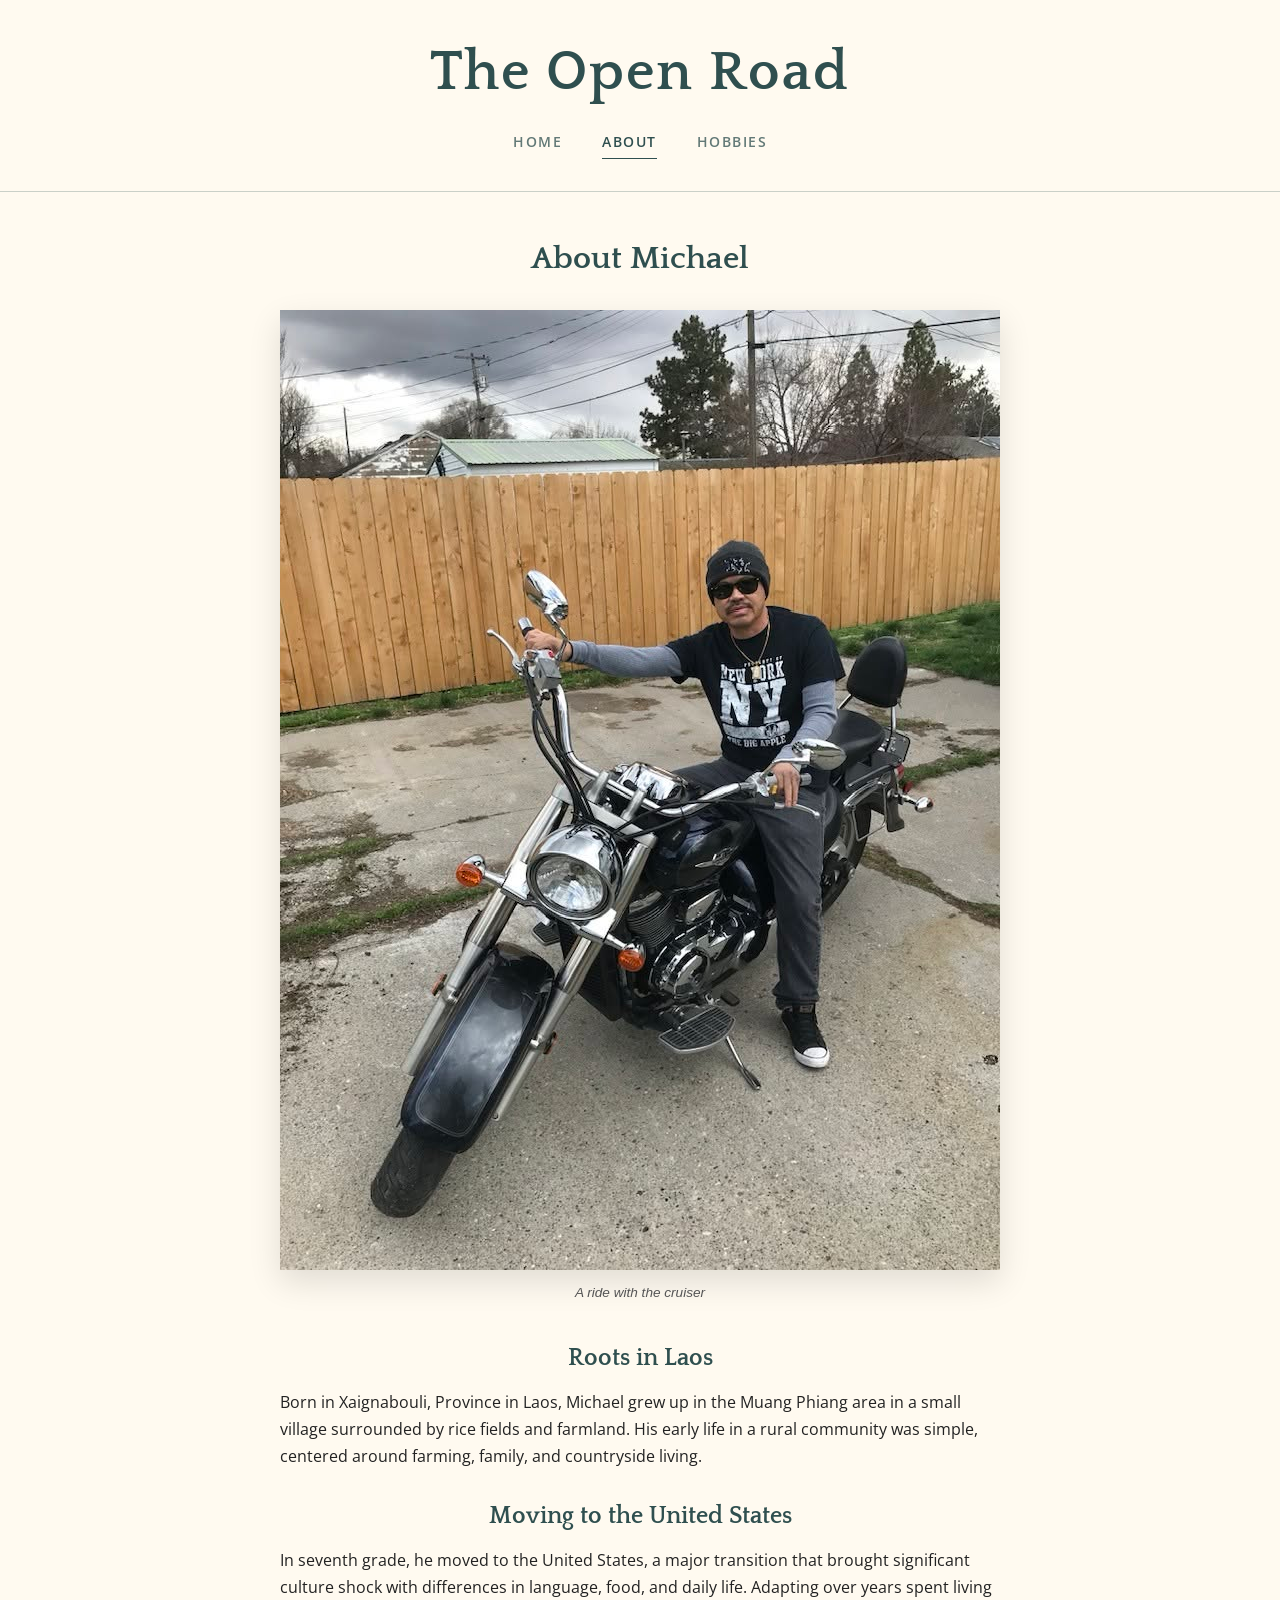
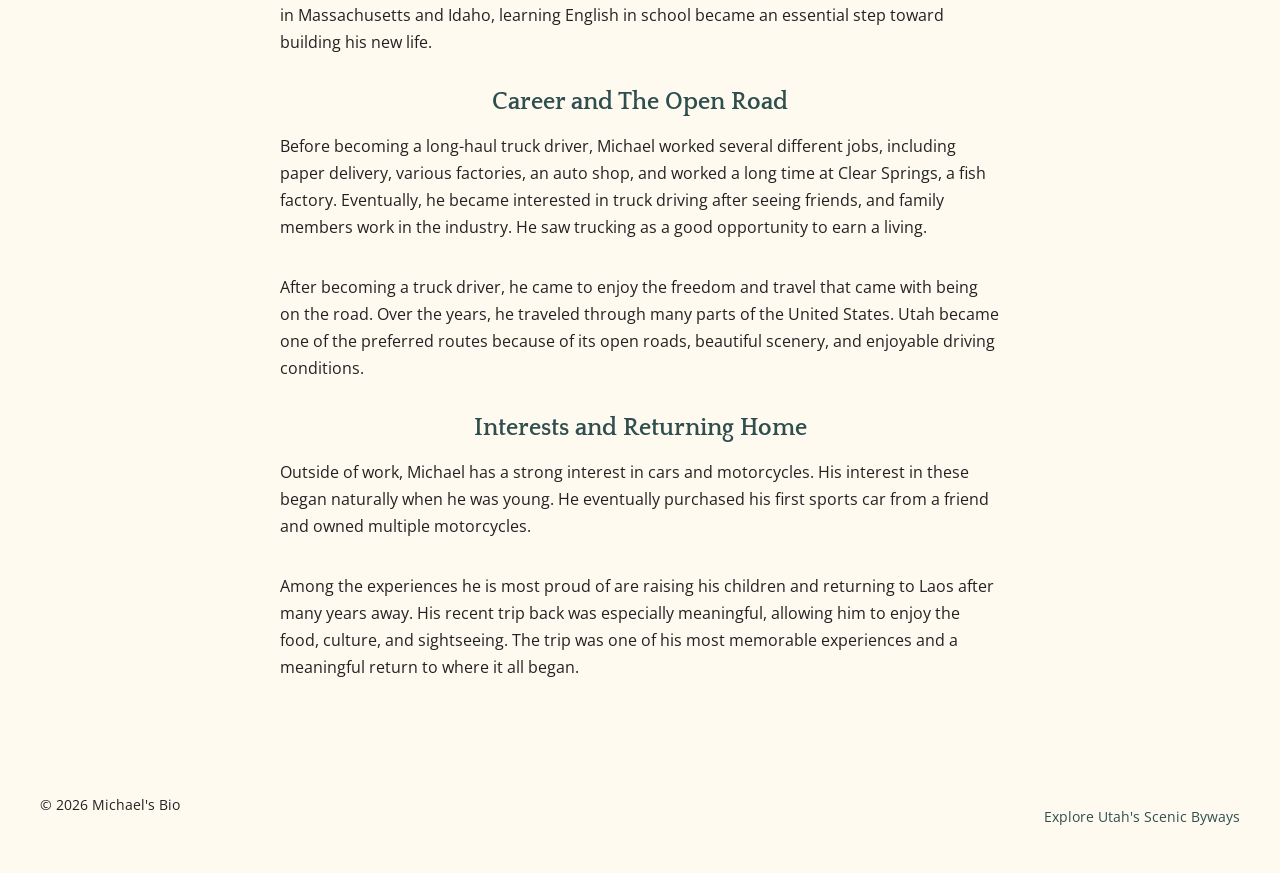
==== commit 5eac002d: "pushing updates" ====
--- a/about.html
+++ b/about.html
@@ -10,6 +10,7 @@
 <html lang="en">
 <head>
     <meta charset="UTF-8">
+    <meta name="viewport" content="width=device-width, initial-scale=1.0">
 
     <title>About Page</title>
 
--- a/style.css
+++ b/style.css
@@ -32,55 +32,6 @@
     height: auto;   /* keep original proportions of image, so doesn't look stretched/ squish */
     display: block;
 }
-
-/* --- hero section --- */
-.hero {
-    width: 100%;
-    margin-bottom: 4rem;
-}
-
-.hero img {
-    width: 100%;
-    border-radius: 0;
-    box-shadow: 0 12px 30px rgba(0, 0, 0, 0.12); /* adds floating shadow */
-}
-
-.hero figure {
-    margin-bottom: 1.5rem;
-}
-
-.hero p {
-    max-width: 100%;
-    margin: 1.5rem 0 0 0;
-    text-align: left;
-}
-/* captions */
-figcaption {
-    font-size: 0.85rem;
-    font-style: italic;
-    color: #555555;
-    margin-top: 0.75rem;
-    text-align: center;
-}
-
-/* --- universal outer main boundary -- */
-main {
-    flex: 1;
-    max-width: 1200px;
-    width: 95%;
-    margin: 3rem auto; /* add space above and below <main> */
-}
-
-main p,
-.about-content p,
-.hobbies-grid figure p {
-    max-width: 720px;
-    margin: 0 auto 1.5rem auto;
-    line-height: 1.7;
-    color: #222222;
-    text-align: left; /* left align inside their columns */
-}
-
 /* typography */
 h1, h2, h3 {
     font-family: "Quattrocento", serif;
@@ -96,11 +47,17 @@
 h3 { font-size: 24px; }
 
 p {
-    line-height: 1.6;
+    line-height: 1.7;
     color: #222222;
     margin-bottom: 1.5rem;
 }
-
+figcaption {
+    font-size: 0.85rem;
+    font-style: italic;
+    color: #555555;
+    margin-top: 1rem;
+    text-align: center;
+}
 /* shared header organism */
 header {
     background-color: floralwhite;
@@ -141,13 +98,52 @@
     border-bottom: 1px solid darkslategray;
 }
 
-/* global link styles */
-a {
-    color: #4169e1; /* RoyalBlue */
-    text-decoration: none;
-    transition: color 0.2s ease;
-}
-
+/* --- hero section --- */
+.hero {
+    width: 100%;
+    margin-bottom: 4rem;
+}
+
+.hero img {
+    aspect-ratio: 16 / 9;
+    object-fit: cover;
+    width: 100%;
+    box-shadow: 0 12px 30px rgba(0, 0, 0, 0.1); /* adds floating shadow */
+}
+
+.hero figure {
+    margin-bottom: 1.5rem;
+}
+
+.hero p {
+    max-width: 720px;
+    margin: 1.5rem auto 0 auto;
+    text-align: left;
+}
+/* captions */
+figcaption {
+    font-size: 0.85rem;
+    font-style: italic;
+    color: #555555;
+    margin-top: 0.75rem;
+    text-align: center;
+}
+
+/* --- global outer main frame -- */
+main {
+    flex: 1;
+    max-width: 1200px;
+    width: 95%;
+    margin: 3rem auto; /* add space above and below <main> */
+}
+
+main > p,
+.about-content p {
+    max-width: 720px;
+    margin: 0 auto 1.5rem auto;
+    line-height: 1.7;
+    text-align: left; /* left align inside their columns */
+}
 /* link hover */
 a:hover {
     color: #483d8b; /* DarkSlateBlue */
@@ -177,7 +173,6 @@
 .card-grid figure {
     display: flex;
     flex-direction: column;
-    justify-content: flex-start;
 }
 /* general card images (bottom two) */
 .card-grid img {
@@ -185,11 +180,11 @@
     aspect-ratio: 16 / 9; /* create matching rectangle cards */
     object-fit: cover;
     object-position: center;
-    border-radius: 0;
 }
 
 .card-grid figure p {
     margin-top: 1rem;
+    text-align: left;
     width: 100%;
 }
 
@@ -199,12 +194,10 @@
     padding-top: 3rem; /* room inside before the text */
     border-top: 1px solid rgba(47, 79, 79, 0.18) ; /* very faint, barely boundary */
     text-align: center;
-    background: transparent;
 }
 
 .highlight-banner h3 {
     font-size: 22px;
-    letter-spacing: 0.5px;
     margin-bottom: 0.5rem;
 }
 
@@ -229,30 +222,30 @@
 .highlight-banner .banner-btn:hover {
     background-color: #1a2f2f;
     transform: translateY(-2px);
-    text-decoration: none;
 }
 
 /* about page styling */
 .about-content {
+    max-width: 720px;
     width: 100%;
     margin: 0 auto;
 }
 
 .about-content figure {
-    max-width: 720px;
-    margin: 0 auto 3rem auto; /* centers picture block and adds breathing room before h2 */
+    width: 100%;
+    margin: 0 auto 2.5rem auto; /* centers picture block and adds breathing room before h2 */
 }
 
 .about-content figure img {
     width: 100%;
     height: auto;
-    display: block;
-    object-fit: contain;
     box-shadow: 0 12px 30px rgba(0, 0, 0, 0.12);
 }
 
 .about-content p {
     text-align: left;
+    line-height: 1.7;
+    margin-bottom: 2rem;
 }
 
 .about-content h2 {
@@ -260,27 +253,53 @@
     margin-bottom: 2rem;
 }
 
-/* --- hobbies page styling --- */
+/* --- hobbies page styling 1-2-1 showcase --- */
 .hobbies-grid {
+    display: grid;
+    grid-template-columns: repeat(2, 1fr); /* 2 equal columns */
+    max-width: 1200px;
+    gap: 2.5rem;
+    width: 100%;
+    margin: 2.5rem auto 0;
+    align-items: start;
+}
+
+.hobbies-grid figure {
+    width: 100%;
     display: flex;
     flex-direction: column;
-    max-width: 720px;
-    gap: 3.5rem;
-    margin: 2.5rem auto 0;
-}
-
-.hobbies-grid figure {
-    display: flex;
-    flex-direction: column;
-    align-items: center;
-    width: 100%;
-}
-
+    margin: 0;
+}
+/* base image styling, can be overwritten */
 .hobbies-grid figure img {
-    max-width: 100%;
-    height: auto;
+    width: 100%;
     display: block;
-    box-shadow: 0 12px 30px rgba(0, 0, 0, 0.12);
+    object-fit: cover;
+    box-shadow: 0 12px 30px rgba(0, 0, 0, 0.1);
+}
+/* top feature img, spans full width */
+.hobbies-grid figure:first-of-type {
+    grid-column: 1 / -1;
+}
+
+.hobbies-grid figure:first-of-type img {
+    aspect-ratio: 16 / 7;
+    object-position: center top;
+}
+/* 2 & 3 middle images, motorcycle and soup */
+.hobbies-grid figure:nth-of-type(2) img,
+.hobbies-grid figure:nth-of-type(3) img {
+    aspect-ratio: 4 / 5;
+    object-position: center top;
+}
+.hobbies-grid figure:nth-of-type(4) {
+    grid-column: 1 / -1;
+}
+
+/* bottom feature image spans full width */
+.hobbies-grid figure:nth-of-type(4) img {
+    aspect-ratio: 16 / 9;
+    object-position: center center;
 }
 
 .hobbies-grid figure figcaption {
@@ -292,6 +311,19 @@
     margin-top: 0.75rem;
     width: 100%;
     text-align: left;
+}
+
+/* Mobile responsive fallback */
+@media (max-width: 768px) {
+    .card-grid,
+    .hobbies-grid {
+        grid-template-columns: 1fr;
+    }
+    .card-grid figure:first-child,
+    .hobbies-grid figure:first-of-type,
+    .hobbies-grid figure:nth-child(4) {
+        grid-column: span 1;
+    }
 }
 /* --- shared footer organism --- */
 footer {
@@ -307,6 +339,7 @@
 
 footer a {
     color: darkslategray;
+    text-decoration: none;
     transition: opacity 0.2s ease;
 }
 
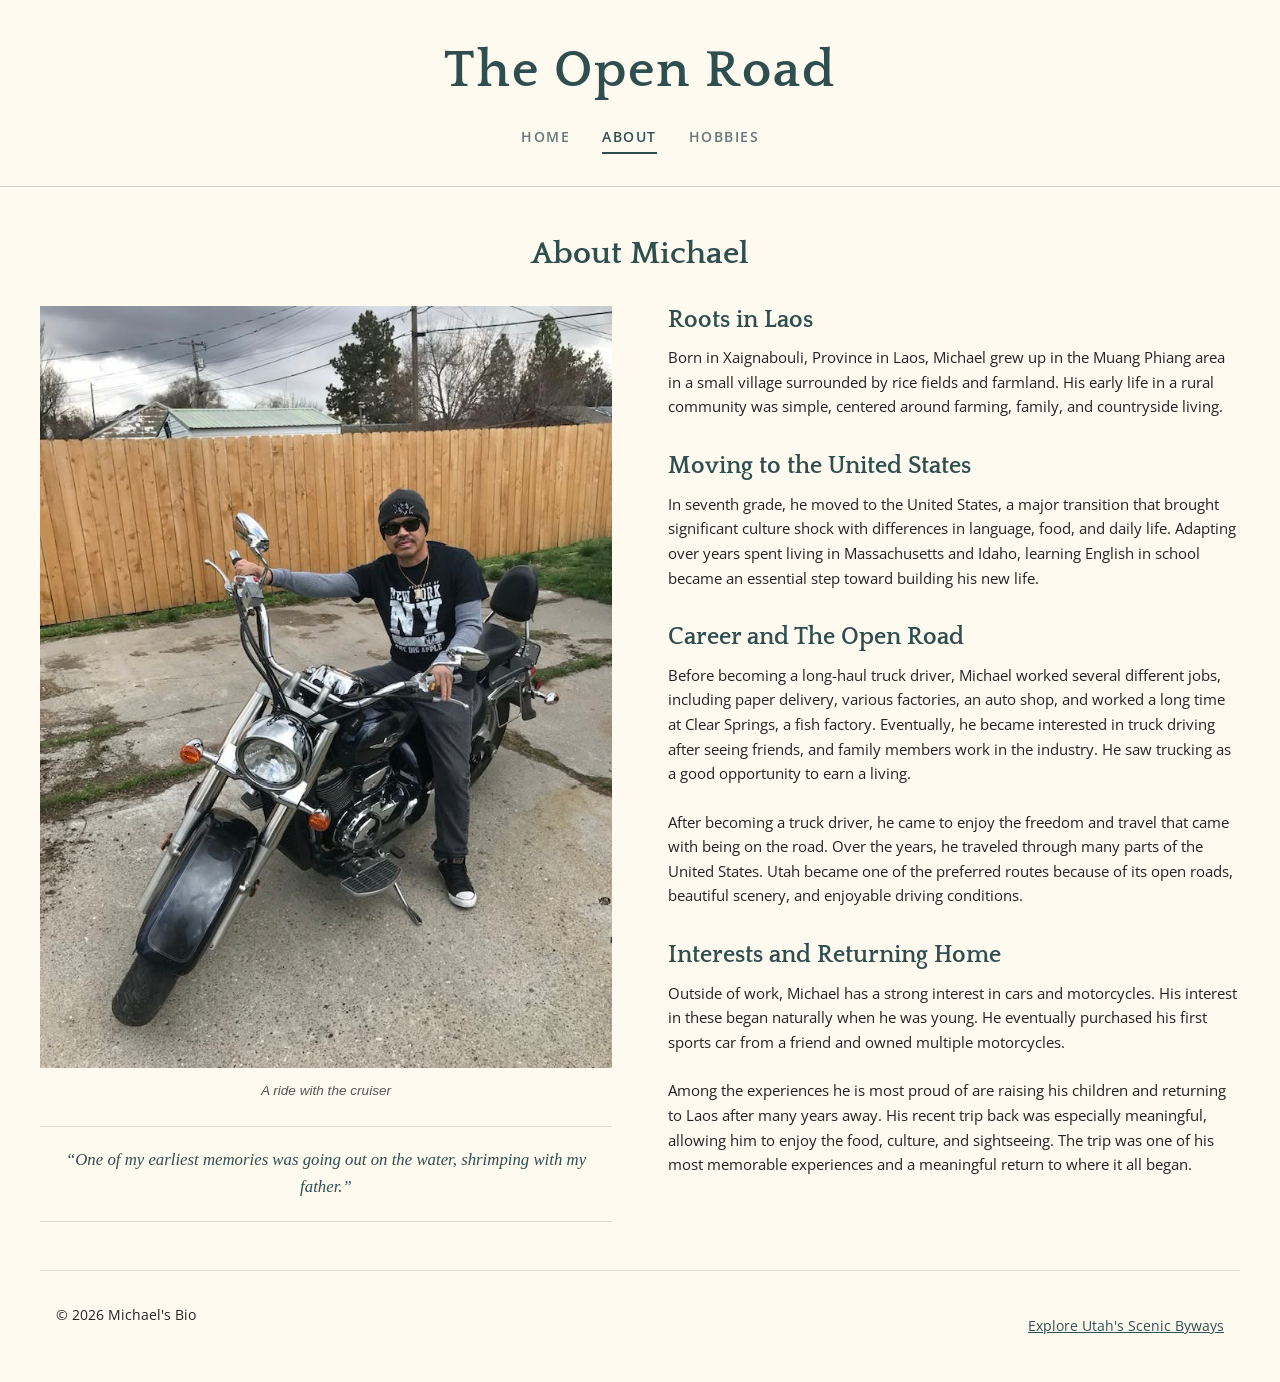
==== commit e88b7273: "pushing updated files" ====
--- a/about.html
+++ b/about.html
@@ -10,102 +10,102 @@
 <html lang="en">
 <head>
     <meta charset="UTF-8">
-    <meta name="viewport" content="width=device-width, initial-scale=1.0">
-
+    <meta name="viewport" content="width=device-width, initial-scale=1.0"> <!-- tell browser how to scale -->
     <title>About Page</title>
-
     <!-- Google fonts -->
     <link rel="preconnect" href="https://fonts.googleapis.com">
     <link rel="preconnect" href="https://fonts.gstatic.com" crossorigin>
     <link href="https://fonts.googleapis.com/css2?family=Open+Sans:ital,wght@0,300..800;1,300..800&family=Quattrocento:wght@400;700&display=swap" rel="stylesheet">
-
     <!-- site css -->
     <link rel="stylesheet" href="style.css">
-
 </head>
-
 <body>
 <!-- shared header organism -->
 <header>
     <h1>The Open Road</h1>
-
     <nav>
         <a href="index.html">Home</a>
         <a href="about.html" class="current">About</a>
         <a href="hobbies.html">Hobbies</a>
     </nav>
 </header>
-<!-- main content -->
 <main>
     <article class="about-content">
-        <!-- name heading -->
         <h2>About Michael</h2>
-        <!-- top image with caption -->
-        <figure>
-            <img src="img/bike_2.jpg" alt="Michael on his motorcycle">
-            <figcaption>A ride with the cruiser</figcaption>
-        </figure>
 
+        <div class="about-intro">
+            <!-- Left Column: Photo + Quote -->
+            <div class="about-sidebar">
+                <figure>
+                    <img src="img/bike_2.jpg" alt="Michael on his motorcycle">
+                    <figcaption>A ride with the cruiser</figcaption>
+                </figure>
 
-        <section class="about-block">
-            <h3>Roots in Laos</h3>
-            <p>
-                Born in Xaignabouli, Province in Laos, Michael grew up in the Muang Phiang area in a small
-                village surrounded by rice fields and farmland. His early life in a rural community was simple,
-                centered around farming, family, and countryside living.
-            </p>
-        </section>
+                <blockquote class="pull-quote">
+                    “One of my earliest memories was going out on the water, shrimping with my father.”
+                </blockquote>
+            </div>
 
-        <section class="about-block">
-            <h3>Moving to the United States</h3>
-            <p>
-                In seventh grade, he moved to the United States, a major transition that brought significant culture shock
-                with differences in language, food, and daily life. Adapting over years spent living in Massachusetts
-                and Idaho, learning English in school became an essential step toward building his new life.
-            </p>
-        </section>
+            <!-- Right Column: All Story Sections -->
+            <div class="about-text">
+                <section class="about-block">
+                    <h3>Roots in Laos</h3>
+                    <p>
+                        Born in Xaignabouli, Province in Laos, Michael grew up in the Muang Phiang area in a small
+                        village surrounded by rice fields and farmland. His early life in a rural community was simple,
+                        centered around farming, family, and countryside living.
+                    </p>
+                </section>
 
-        <section class="about-block">
-            <h3>Career and The Open Road</h3>
-            <p>
-                Before becoming a long-haul truck driver, Michael worked several different jobs, including paper delivery,
-                various factories, an auto shop, and worked a long time at Clear
-                Springs, a fish factory. Eventually, he became interested in truck driving after seeing
-                friends, and family members work in the industry. He saw trucking as a good opportunity to
-                earn a living.
-            </p>
+                <section class="about-block">
+                    <h3>Moving to the United States</h3>
+                    <p>
+                        In seventh grade, he moved to the United States, a major transition that brought significant culture shock
+                        with differences in language, food, and daily life. Adapting over years spent living in Massachusetts
+                        and Idaho, learning English in school became an essential step toward building his new life.
+                    </p>
+                </section>
 
-            <p>
-                After becoming a truck driver, he came to enjoy the freedom and travel that came with
-                being on the road. Over the years, he traveled through many parts of the United States.
-                Utah became one of the preferred routes because of its open roads, beautiful scenery, and
-                enjoyable driving conditions.
-            </p>
-        </section>
+                <section class="about-block">
+                    <h3>Career and The Open Road</h3>
+                    <p>
+                        Before becoming a long-haul truck driver, Michael worked several different jobs, including paper delivery,
+                        various factories, an auto shop, and worked a long time at Clear
+                        Springs, a fish factory. Eventually, he became interested in truck driving after seeing
+                        friends, and family members work in the industry. He saw trucking as a good opportunity to
+                        earn a living.
+                    </p>
+                    <p>
+                        After becoming a truck driver, he came to enjoy the freedom and travel that came with
+                        being on the road. Over the years, he traveled through many parts of the United States.
+                        Utah became one of the preferred routes because of its open roads, beautiful scenery, and
+                        enjoyable driving conditions.
+                    </p>
+                </section>
 
-        <section class="about-block">
-            <h3>Interests and Returning Home</h3>
-            <p>
-                Outside of work, Michael has a strong interest in cars and motorcycles. His interest in
-                these began naturally when he was young. He eventually purchased his first sports car
-                from a friend and owned multiple motorcycles.
-            </p>
-            <p>
-                Among the experiences he is most proud of are raising his children and returning to Laos
-                after many years away. His recent trip back was especially meaningful, allowing him to
-                enjoy the food, culture, and sightseeing. The trip was one of his most memorable
-                experiences and a meaningful return to where it all began.
-            </p>
-        </section>
+                <section class="about-block">
+                    <h3>Interests and Returning Home</h3>
+                    <p>
+                        Outside of work, Michael has a strong interest in cars and motorcycles. His interest in
+                        these began naturally when he was young. He eventually purchased his first sports car
+                        from a friend and owned multiple motorcycles.
+                    </p>
+                    <p>
+                        Among the experiences he is most proud of are raising his children and returning to Laos
+                        after many years away. His recent trip back was especially meaningful, allowing him to
+                        enjoy the food, culture, and sightseeing. The trip was one of his most memorable
+                        experiences and a meaningful return to where it all began.
+                    </p>
+                </section>
+            </div>
+        </div>
     </article>
 </main>
-
 <!-- shared footer organism -->
 <footer>
     <p>&copy; 2026 Michael's Bio</p>
     <!-- anchor tag, open link in new tab with security guards -->
     <a href="https://www.visitutah.com/" target="_blank" rel="noopener noreferrer">Explore Utah's Scenic Byways</a>
 </footer>
-
 </body>
 </html>
--- a/style.css
+++ b/style.css
@@ -3,7 +3,7 @@
     September 11, 2026
     CSD 340 Module 6.3
 
-    bioSite css styling -  master shared stylesheet
+    bioSite css styling - master shared stylesheet
 */
 
 /* global / reset styles */
@@ -21,7 +21,7 @@
     font-size: 16px;
     font-weight: 400;
     line-height: 1.6;   /* space between lines of text */
-    display: flex;  /* turns element into flexbox container */
+    display: flex;      /* turns element into flexbox container */
     flex-direction: column; /* stacks 3 main pieces vertically */
     min-height: 100vh;  /* forces page to stretch until fills height of screen */
 }
@@ -29,9 +29,10 @@
 /* global for images */
 img {
     max-width: 100%;    /* never grow larger than box it's sitting in */
-    height: auto;   /* keep original proportions of image, so doesn't look stretched/ squish */
+    height: auto;       /* keep original proportions so it doesn't look stretched or squished */
     display: block;
 }
+
 /* typography */
 h1, h2, h3 {
     font-family: "Quattrocento", serif;
@@ -41,7 +42,6 @@
     margin-bottom: 1rem;
     text-align: center;
 }
-
 h1 { font-size: 52px; }
 h2 { font-size: 32px; }
 h3 { font-size: 24px; }
@@ -51,76 +51,7 @@
     color: #222222;
     margin-bottom: 1.5rem;
 }
-figcaption {
-    font-size: 0.85rem;
-    font-style: italic;
-    color: #555555;
-    margin-top: 1rem;
-    text-align: center;
-}
-/* shared header organism */
-header {
-    background-color: floralwhite;
-    text-align: center;
-    border-bottom: 1px solid rgba(47, 79, 79, 0.25) ;
-    padding: 2.5rem 1rem 2rem 1rem; /* slightly less padding on bottom links anchor to line */
-}
-
-header h1 {
-    font-size: 56px;
-    margin-bottom: 1.5rem;
-    letter-spacing: 2px;
-}
-
-header nav {
-    display: flex;
-    justify-content: center;    /* pushes whole row to middle of bar */
-    gap: 2.5rem;    /* auto adds even spacing between each link */
-}
-
-/* header nav a ------ */
-header nav a {
-    font-size: 0.85rem;
-    font-weight: 600;
-    text-transform: uppercase;
-    color: darkslategray;
-    text-decoration: none;
-    letter-spacing: 1.5px;
-    opacity: 0.75; /* resting state is soft */
-    transition: opacity 0.2s ease, border-color 0.2s ease;
-    padding-bottom: 4px;
-    border-bottom: 2px solid transparent; /* placeholder for clean hover underline */
-}
-
-header nav a:hover,
-header nav a.current {
-    opacity: 1;
-    border-bottom: 1px solid darkslategray;
-}
-
-/* --- hero section --- */
-.hero {
-    width: 100%;
-    margin-bottom: 4rem;
-}
-
-.hero img {
-    aspect-ratio: 16 / 9;
-    object-fit: cover;
-    width: 100%;
-    box-shadow: 0 12px 30px rgba(0, 0, 0, 0.1); /* adds floating shadow */
-}
-
-.hero figure {
-    margin-bottom: 1.5rem;
-}
-
-.hero p {
-    max-width: 720px;
-    margin: 1.5rem auto 0 auto;
-    text-align: left;
-}
-/* captions */
+
 figcaption {
     font-size: 0.85rem;
     font-style: italic;
@@ -129,12 +60,63 @@
     text-align: center;
 }
 
+/* link styling */
+a {
+    color: darkslategray;
+    transition: opacity 0.2s ease;
+}
+
+a:hover {
+    color: #483d8b; /* DarkSlateBlue hover effect */
+    text-decoration: underline;
+}
+
+/* shared header organism */
+header {
+    background-color: floralwhite;
+    text-align: center;
+    border-bottom: 1px solid rgba(47, 79, 79, 0.25);
+    padding: 2.5rem 1rem 2rem 1rem; /* slightly less padding on bottom so links anchor near line */
+}
+
+header h1 {
+    margin-bottom: 1.5rem;
+    letter-spacing: 2px;
+}
+
+header nav {
+    display: flex;
+    justify-content: center;    /* pushes whole row to middle of bar */
+    gap: 2rem;                /* auto adds even spacing between each link */
+}
+/* header nav a links */
+header nav a {
+    font-size: 0.85rem;
+    font-weight: 600;           /* crisp semi-bold */
+    text-transform: uppercase;  /* clean all-caps menu style */
+    letter-spacing: 1.5px;      /* subtle breathing room between letters */
+    color: darkslategray;
+    text-decoration: none;
+    opacity: 0.75;              /* soft resting state */
+    padding-bottom: 4px;
+    border-bottom: 2px solid transparent; /* placeholder to avoid jump on active */
+    transition: opacity 0.2s ease, color 0.2s ease, border-color 0.2s ease;
+}
+/* Hover color for any nav link */
+header nav a:hover {
+    color: #c28b1e;
+}
+/* The solid underline showing the page you are currently on */
+header nav a.current {
+    opacity: 1;
+    border-bottom: 2px solid darkslategray;
+}
 /* --- global outer main frame -- */
 main {
     flex: 1;
     max-width: 1200px;
     width: 95%;
-    margin: 3rem auto; /* add space above and below <main> */
+    margin: 3rem auto;          /* add space above and below <main> */
 }
 
 main > p,
@@ -142,57 +124,105 @@
     max-width: 720px;
     margin: 0 auto 1.5rem auto;
     line-height: 1.7;
-    text-align: left; /* left align inside their columns */
-}
-/* link hover */
-a:hover {
-    color: #483d8b; /* DarkSlateBlue */
-    text-decoration: underline;
-}
-
-/* 3-card grid (home and hobbies pages) */
+    text-align: left;           /* left align inside columns */
+}
+
+/* --- hero section (home) --- */
+.hero {
+    width: 100%;
+    margin-bottom: 4rem;
+}
+
+.hero figure {
+    margin-bottom: 1.5rem;
+}
+
+.hero img {
+    width: 100%;
+}
+
+.hero p {
+    max-width: 720px;
+    margin: 1.5rem auto 0 auto;
+    text-align: left;
+}
+/* --- highway milestones strip --- */
+.milestones {
+    display: flex;
+    justify-content: space-around;
+    padding: 2rem 0;
+    margin: 2rem auto 4rem auto;
+    border-top: 1px solid rgba(47, 79, 79, 0.18);
+    border-bottom: 1px solid rgba(47, 79, 79, 0.18);
+    text-align: center;
+}
+
+.stat {
+    display: flex;
+    flex-direction: column;
+    gap: 0.25rem;
+}
+
+.stat-number {
+    font-family: "Quattrocento", serif;
+    font-size: 2.2rem;
+    font-weight: 700;
+    color: darkslategray;
+}
+
+.stat-label {
+    font-size: 0.85rem;
+    text-transform: uppercase;
+    letter-spacing: 1px;
+    color: #666666;
+}
+/* --- 3-card grid (home page) --- */
 .card-grid {
     display: grid;
-    grid-template-columns: repeat(2, 1fr); /* gives each card a size range */
-    gap: 2rem;
+    grid-template-columns: repeat(2, 1fr); /* creates 2 equal columns */
+    gap: 2.5rem 2rem;
     margin-top: 2rem;
 }
 
-/* finds first card figure, makes it span 2 columns */
+.card-grid figure {
+    display: flex;
+    flex-direction: column;
+}
+/* finds first card figure, makes it span 2 columns across the top */
 .card-grid figure:first-child {
     grid-column: span 2;
 }
+
 /* featured top image of grid */
 .card-grid figure:first-child img {
     width: 100%;
-    aspect-ratio: 21 / 9; /* wide banner like & */
-    object-fit: cover; /* --- check for effect */
-    object-position: center bottom; /* --- check for effect */
-}
-
-.card-grid figure {
-    display: flex;
-    flex-direction: column;
-}
+    aspect-ratio: 21 / 9;       /* wide banner proportion */
+    object-fit: cover;
+    object-position: center bottom;
+}
+
 /* general card images (bottom two) */
 .card-grid img {
     width: 100%;
-    aspect-ratio: 16 / 9; /* create matching rectangle cards */
+    aspect-ratio: 1 / 1;       /* consistent cards */
     object-fit: cover;
     object-position: center;
 }
 
 .card-grid figure p {
-    margin-top: 1rem;
+    margin-top: 0.75rem;
     text-align: left;
     width: 100%;
 }
-
-/* --- featured route & banner --- */
+.card-grid figcaption,
+.hobbies-grid figcaption {
+    text-align: center;
+}
+/* --- featured route & highlight banner --- */
 .highlight-banner {
     margin-top: 4.5rem;
-    padding-top: 3rem; /* room inside before the text */
-    border-top: 1px solid rgba(47, 79, 79, 0.18) ; /* very faint, barely boundary */
+    padding-top: 3rem;          /* room inside before the text */
+    border-top: 1px solid rgba(47, 79, 79, 0.18); /* faint boundary line */
     text-align: center;
 }
 
@@ -222,38 +252,9 @@
 .highlight-banner .banner-btn:hover {
     background-color: #1a2f2f;
     transform: translateY(-2px);
-}
-
-/* about page styling */
-.about-content {
-    max-width: 720px;
-    width: 100%;
-    margin: 0 auto;
-}
-
-.about-content figure {
-    width: 100%;
-    margin: 0 auto 2.5rem auto; /* centers picture block and adds breathing room before h2 */
-}
-
-.about-content figure img {
-    width: 100%;
-    height: auto;
-    box-shadow: 0 12px 30px rgba(0, 0, 0, 0.12);
-}
-
-.about-content p {
-    text-align: left;
-    line-height: 1.7;
-    margin-bottom: 2rem;
-}
-
-.about-content h2 {
-    text-align: center;
-    margin-bottom: 2rem;
-}
-
-/* --- hobbies page styling 1-2-1 showcase --- */
+    text-decoration: none;
+}
+/* --- hobbies page styling (1-2-1 showcase) --- */
 .hobbies-grid {
     display: grid;
     grid-template-columns: repeat(2, 1fr); /* 2 equal columns */
@@ -270,41 +271,38 @@
     flex-direction: column;
     margin: 0;
 }
-/* base image styling, can be overwritten */
+
 .hobbies-grid figure img {
     width: 100%;
     display: block;
     object-fit: cover;
-    box-shadow: 0 12px 30px rgba(0, 0, 0, 0.1);
-}
+}
+
 /* top feature img, spans full width */
 .hobbies-grid figure:first-of-type {
     grid-column: 1 / -1;
 }
 
 .hobbies-grid figure:first-of-type img {
-    aspect-ratio: 16 / 7;
+    aspect-ratio: 16 / 9;
     object-position: center top;
 }
-/* 2 & 3 middle images, motorcycle and soup */
+
+/* 2 & 3 middle images */
 .hobbies-grid figure:nth-of-type(2) img,
 .hobbies-grid figure:nth-of-type(3) img {
-    aspect-ratio: 4 / 5;
+    aspect-ratio: 1 / 1;
     object-position: center top;
 }
+
+/* bottom feature image spans full width */
 .hobbies-grid figure:nth-of-type(4) {
     grid-column: 1 / -1;
 }
 
-/* bottom feature image spans full width */
 .hobbies-grid figure:nth-of-type(4) img {
     aspect-ratio: 16 / 9;
-    object-position: center center;
-}
-
-.hobbies-grid figure figcaption {
-    margin-top: 0.75rem;
-    text-align: center;
+    object-position: center top;
 }
 
 .hobbies-grid figure p {
@@ -313,18 +311,6 @@
     text-align: left;
 }
 
-/* Mobile responsive fallback */
-@media (max-width: 768px) {
-    .card-grid,
-    .hobbies-grid {
-        grid-template-columns: 1fr;
-    }
-    .card-grid figure:first-child,
-    .hobbies-grid figure:first-of-type,
-    .hobbies-grid figure:nth-child(4) {
-        grid-column: span 1;
-    }
-}
 /* --- shared footer organism --- */
 footer {
     width: 100%;
@@ -333,17 +319,129 @@
     margin: 0 auto;
     justify-content: space-between;
     align-items: center;
-    padding: 2rem 0 2rem;
+    padding: 2rem 1rem;
     font-size: 0.85rem;
-}
-
-footer a {
-    color: darkslategray;
-    text-decoration: none;
-    transition: opacity 0.2s ease;
-}
-
-footer a:hover {
-    opacity: 0.7;
-    text-decoration: underline;
+    border-top: 1px solid rgba(47, 79, 79, 0.15);
+}
+
+/* --- mobile responsive fallback --- */
+@media (max-width: 768px) {
+    header h1 {
+        font-size: 38px;
+    }
+
+    header nav {
+        gap: 1.5rem;
+    }
+
+    /* collapse 2-column layouts into a single vertical stack on mobile */
+    .card-grid,
+    .hobbies-grid,
+    .about-intro {
+        grid-template-columns: 1fr;
+        gap: 2rem;
+    }
+
+    .card-grid figure:first-child,
+    .hobbies-grid figure:first-of-type,
+    .hobbies-grid figure:nth-of-type(4) {
+        grid-column: span 1;
+    }
+
+    .card-grid figure:first-child img,
+    .hobbies-grid figure:first-of-type img,
+    .hobbies-grid figure:nth-of-type(4) img {
+        aspect-ratio: 16 / 9;
+    }
+
+    footer {
+        flex-direction: column;
+        gap: 1rem;
+        text-align: center;
+    }
+}
+
+/* --- pull-quote styling --- */
+.pull-quote {
+    font-family: "Quattrocento", serif;
+    font-size: 1.15rem;
+    font-style: italic;
+    color: darkslategray;
+    text-align: center;
+    max-width: 600px;
+    margin: 2.5rem auto;
+    padding: 1.25rem 0;
+    border-top: 1px solid rgba(47, 79, 79, 0.18);
+    border-bottom: 1px solid rgba(47, 79, 79, 0.18);
+    line-height: 1.6;
+}
+
+/* stack vertically on mobile */
+@media (max-width: 768px) {
+    .about-intro {
+        grid-template-columns: 1fr;
+    }
+}
+/* --- about page styling --- */
+.about-content {
+    max-width: 1200px;
+    width: 100%;
+    margin: 0 auto;
+}
+/* --- about page side-by-side layout --- */
+.about-intro {
+    display: grid;
+    grid-template-columns: 1fr 1fr;
+    gap: 3.5rem;
+    align-items: start;
+    margin-top: 2rem;
+}
+
+/* Left sidebar holding photo and quote */
+.about-sidebar {
+    width: 100%;
+}
+
+.about-sidebar figure {
+    margin: 0 0 1.5rem 0;
+    width: 100%;
+}
+
+.about-sidebar figure img {
+    width: 100%;
+    aspect-ratio: 3 / 4;
+    object-fit: cover;
+}
+
+/* Quote styled specifically for sidebar placement */
+.about-sidebar .pull-quote {
+    font-family: "Quattrocento", serif;
+    font-size: 1.05rem;
+    font-style: italic;
+    color: darkslategray;
+    text-align: center;
+    line-height: 1.6;
+    margin: 1.5rem auto 0 auto;
+    padding: 1.25rem 0.5rem;
+    border-top: 1px solid rgba(47, 79, 79, 0.18);
+    border-bottom: 1px solid rgba(47, 79, 79, 0.18);
+}
+
+/* Right story column */
+.about-text {
+    width: 100%;
+}
+.about-text .about-block {
+    margin-bottom: 2rem;
+}
+.about-text h3 {
+    text-align: left;
+    margin-bottom: 0.75rem;
+}
+.about-text p {
+    font-size: 0.96rem;
+    line-height: 1.6;
+    max-width: 100%;
+    margin-bottom: 1.5rem;
+    text-align: left;
 }
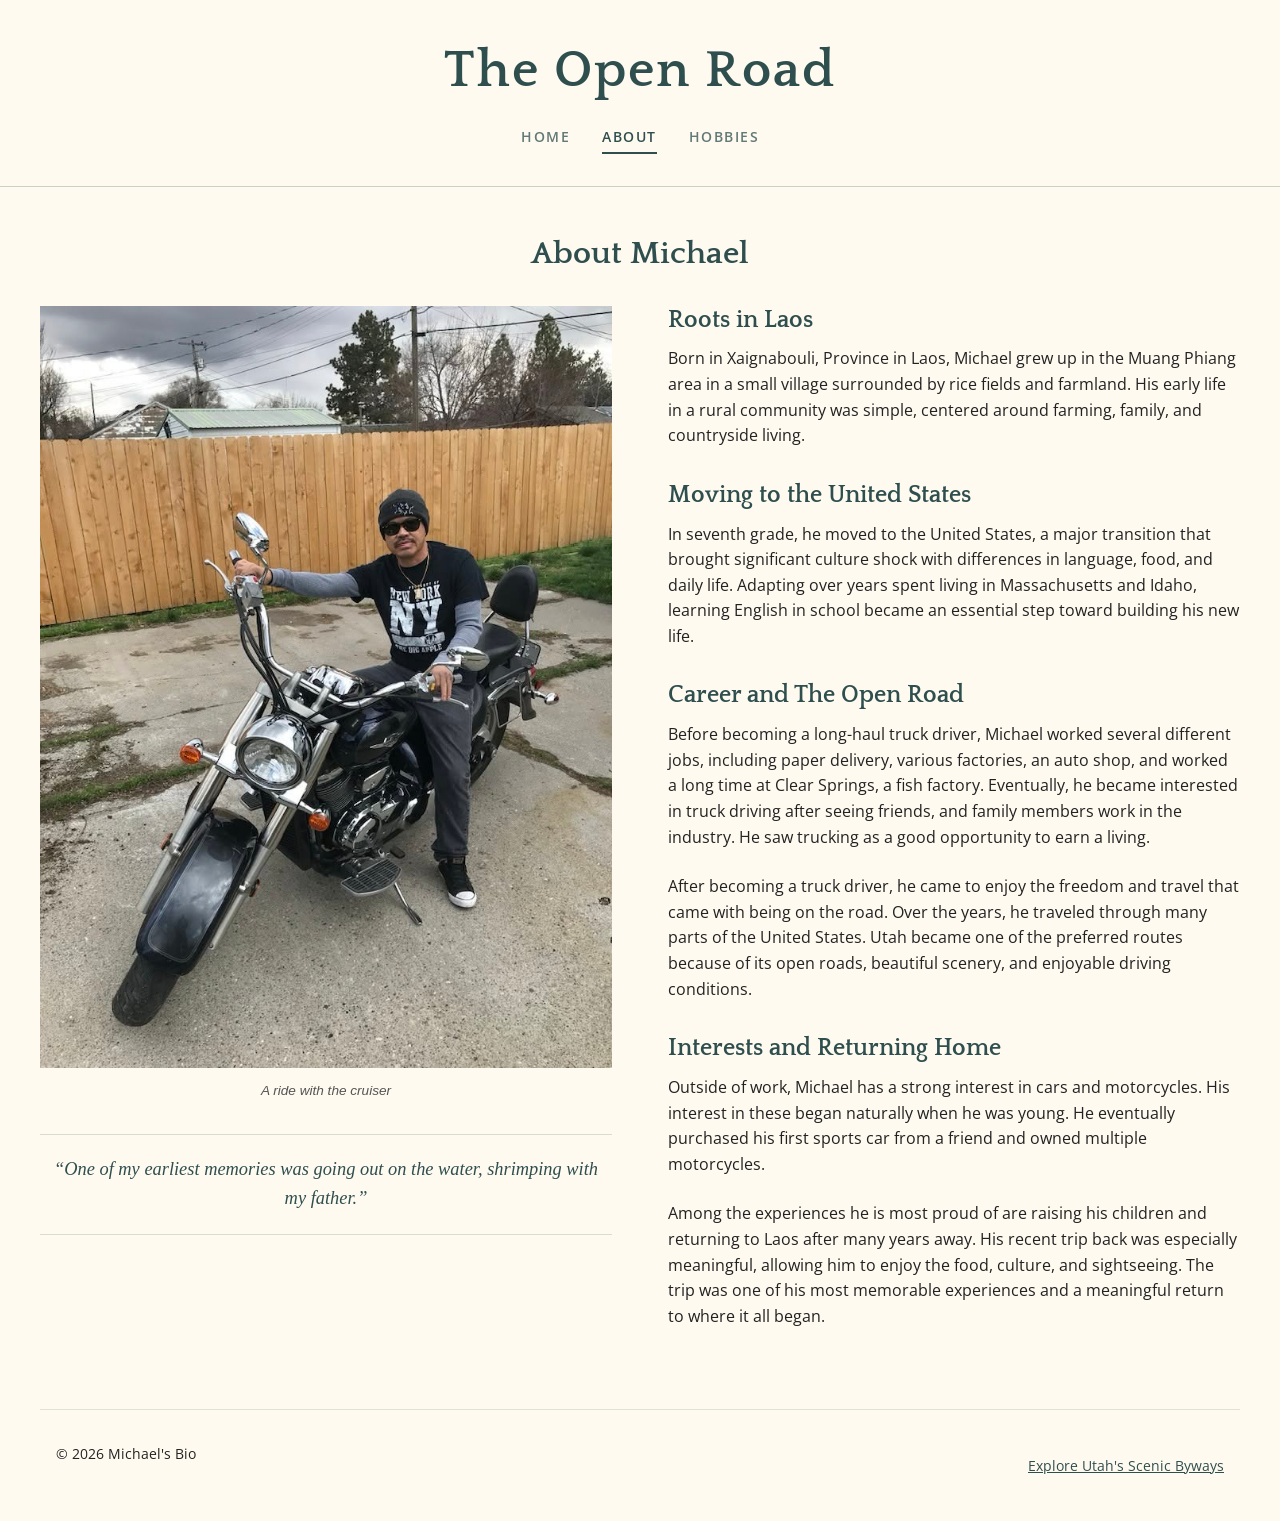
==== commit fa81627e: "updating all bioSite files" ====
--- a/about.html
+++ b/about.html
@@ -1,7 +1,7 @@
 <!--
     Eric Sengvanhpheng
-    September 11, 2026
-    CSD 340 Module 6.3
+    September - October 3, 2026
+    CSD 340 bioSite
 
     bioSite about HTML
 -->
--- a/style.css
+++ b/style.css
@@ -1,7 +1,7 @@
 /*
     Eric Sengvanhpheng
-    September 11, 2026
-    CSD 340 Module 6.3
+    September - October, 2026
+    CSD 340 bioSite
 
     bioSite css styling - master shared stylesheet
 */
@@ -324,43 +324,6 @@
     border-top: 1px solid rgba(47, 79, 79, 0.15);
 }
 
-/* --- mobile responsive fallback --- */
-@media (max-width: 768px) {
-    header h1 {
-        font-size: 38px;
-    }
-
-    header nav {
-        gap: 1.5rem;
-    }
-
-    /* collapse 2-column layouts into a single vertical stack on mobile */
-    .card-grid,
-    .hobbies-grid,
-    .about-intro {
-        grid-template-columns: 1fr;
-        gap: 2rem;
-    }
-
-    .card-grid figure:first-child,
-    .hobbies-grid figure:first-of-type,
-    .hobbies-grid figure:nth-of-type(4) {
-        grid-column: span 1;
-    }
-
-    .card-grid figure:first-child img,
-    .hobbies-grid figure:first-of-type img,
-    .hobbies-grid figure:nth-of-type(4) img {
-        aspect-ratio: 16 / 9;
-    }
-
-    footer {
-        flex-direction: column;
-        gap: 1rem;
-        text-align: center;
-    }
-}
-
 /* --- pull-quote styling --- */
 .pull-quote {
     font-family: "Quattrocento", serif;
@@ -374,13 +337,6 @@
     border-top: 1px solid rgba(47, 79, 79, 0.18);
     border-bottom: 1px solid rgba(47, 79, 79, 0.18);
     line-height: 1.6;
-}
-
-/* stack vertically on mobile */
-@media (max-width: 768px) {
-    .about-intro {
-        grid-template-columns: 1fr;
-    }
 }
 /* --- about page styling --- */
 .about-content {
@@ -400,10 +356,15 @@
 /* Left sidebar holding photo and quote */
 .about-sidebar {
     width: 100%;
+    display: flex;
+    flex-direction: column;
+    justify-content: flex-start;
+    gap: 2rem;
 }
 
 .about-sidebar figure {
-    margin: 0 0 1.5rem 0;
+    margin: 0;
+    padding: 0;
     width: 100%;
 }
 
@@ -416,15 +377,16 @@
 /* Quote styled specifically for sidebar placement */
 .about-sidebar .pull-quote {
     font-family: "Quattrocento", serif;
-    font-size: 1.05rem;
+    font-size: 1.15rem;
     font-style: italic;
     color: darkslategray;
     text-align: center;
     line-height: 1.6;
-    margin: 1.5rem auto 0 auto;
+    margin: 0 auto;
     padding: 1.25rem 0.5rem;
     border-top: 1px solid rgba(47, 79, 79, 0.18);
     border-bottom: 1px solid rgba(47, 79, 79, 0.18);
+    width: 100%;
 }
 
 /* Right story column */
@@ -433,15 +395,54 @@
 }
 .about-text .about-block {
     margin-bottom: 2rem;
+}
+.about-text .about-block:first-child h3 {
+    margin-top: 0;
 }
 .about-text h3 {
     text-align: left;
     margin-bottom: 0.75rem;
 }
 .about-text p {
-    font-size: 0.96rem;
+    font-size: 1rem;
     line-height: 1.6;
     max-width: 100%;
     margin-bottom: 1.5rem;
     text-align: left;
+}
+/* --- mobile responsive fallback --- */
+@media (max-width: 768px) {
+    header h1 {
+        font-size: 38px;
+    }
+
+    header nav {
+        gap: 1.5rem;
+    }
+
+    /* collapse 2-column layouts into a single vertical stack on mobile */
+    .card-grid,
+    .hobbies-grid,
+    .about-intro {
+        grid-template-columns: 1fr;
+        gap: 2rem;
+    }
+
+    .card-grid figure:first-child,
+    .hobbies-grid figure:first-of-type,
+    .hobbies-grid figure:nth-of-type(4) {
+        grid-column: span 1;
+    }
+
+    .card-grid figure:first-child img,
+    .hobbies-grid figure:first-of-type img,
+    .hobbies-grid figure:nth-of-type(4) img {
+        aspect-ratio: 16 / 9;
+    }
+
+    footer {
+        flex-direction: column;
+        gap: 1rem;
+        text-align: center;
+    }
 }
